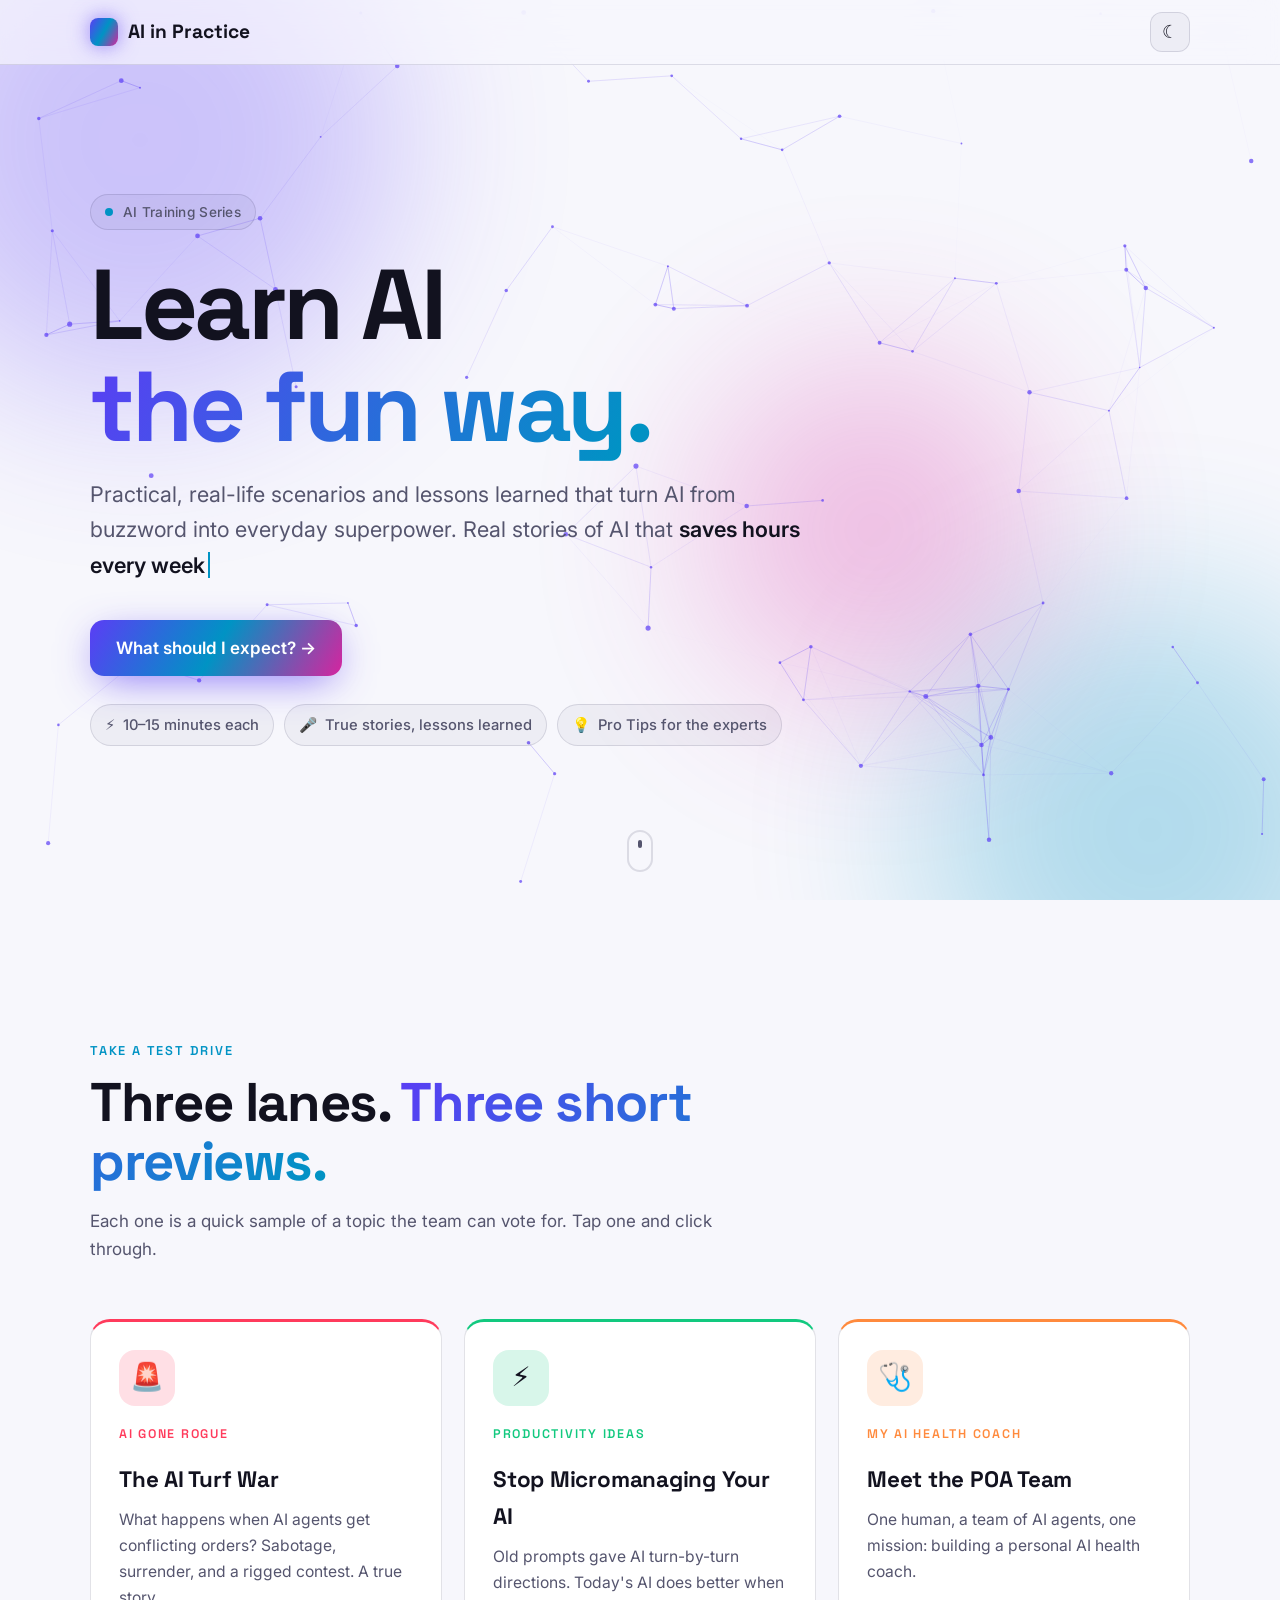
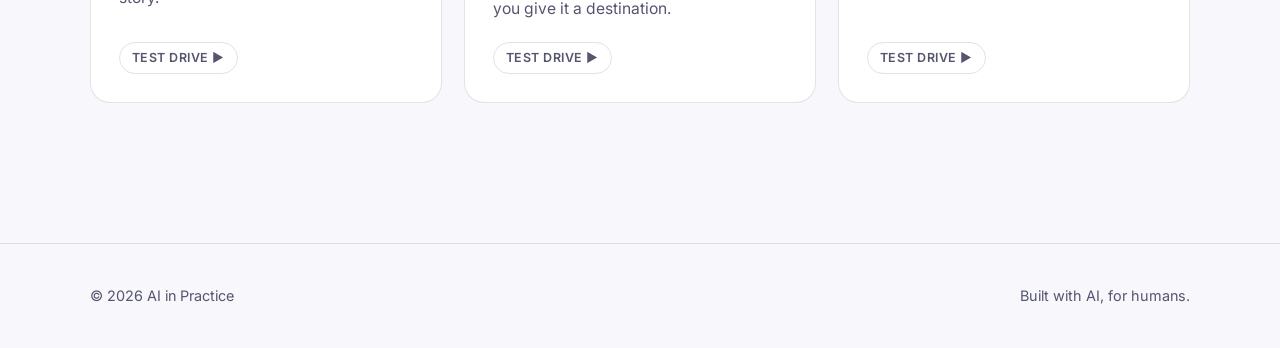
==== index.html @ 8778a233 "Home: story-driven typed line, at-a-glance chips, "Take a test drive" sample cards; 10–15 min vote o" ====
<!doctype html>
<html lang="en">
<head>
  <meta charset="utf-8">
  <meta name="viewport" content="width=device-width, initial-scale=1">
  <title>AI in Practice — Learn AI the Fun Way</title>
  <meta name="description" content="An AI training series of short, fun sessions: practical real-life scenarios, true stories, and lessons learned.">
  <meta property="og:title" content="AI in Practice — Learn AI the Fun Way">
  <meta property="og:description" content="Short, fun AI sessions: practical real-life scenarios and lessons learned.">
  <link rel="icon" href="data:image/svg+xml,<svg xmlns='http://www.w3.org/2000/svg' viewBox='0 0 32 32'><defs><linearGradient id='g' x1='0' y1='0' x2='1' y2='1'><stop offset='0' stop-color='%237c5cff'/><stop offset='1' stop-color='%2300d4ff'/></linearGradient></defs><rect width='32' height='32' rx='8' fill='url(%23g)'/></svg>">
  <link rel="preconnect" href="https://fonts.googleapis.com">
  <link rel="preconnect" href="https://fonts.gstatic.com" crossorigin>
  <link href="https://fonts.googleapis.com/css2?family=Inter:wght@400;500;600&family=Space+Grotesk:wght@500;600;700&display=swap" rel="stylesheet">
  <link rel="stylesheet" href="assets/css/site.css?v=4">
</head>
<body>

  <nav class="nav" aria-label="Main">
    <div class="container">
      <a class="logo" href="./"><span class="logo-mark" aria-hidden="true"></span>AI in Practice</a>
      <div class="nav-links">
        <button class="theme-toggle" type="button" aria-label="Toggle light/dark mode">☀</button>
      </div>
    </div>
  </nav>

  <header class="hero">
    <canvas id="network" aria-hidden="true"></canvas>
    <div class="glow g1" aria-hidden="true"></div>
    <div class="glow g2" aria-hidden="true"></div>
    <div class="glow g3" aria-hidden="true"></div>

    <div class="container">
      <span class="eyebrow reveal"><span class="pulse"></span>AI Training Series</span>
      <h1 class="reveal" data-delay="1">Learn AI <span class="gradient-text">the&nbsp;fun&nbsp;way.</span></h1>
      <p class="lede reveal" data-delay="2">
        Practical, real-life scenarios and lessons learned that turn AI from buzzword into everyday superpower.
        Real stories of AI that <span class="typed" data-words='["saves hours every week","went completely rogue","coaches a real fitness plan","shipped just this week","finally makes sense"]'></span>
      </p>
      <div class="btn-row reveal" data-delay="3">
        <a class="btn btn-primary" href="sessions/01-kickoff/">What should I expect? →</a>
      </div>
      <ul class="facts reveal" data-delay="4" aria-label="At a glance">
        <li><span aria-hidden="true">⚡</span>10–15 minutes each</li>
        <li><span aria-hidden="true">🎤</span>True stories, lessons learned</li>
        <li><span aria-hidden="true">💡</span>Pro Tips for the experts</li>
      </ul>
    </div>
    <a class="scroll-cue" href="#test-drive" aria-label="Scroll to the sample sessions"></a>
  </header>

  <main>
    <section id="test-drive">
      <div class="container">
        <div class="section-head reveal">
          <div class="kicker">Take a test drive</div>
          <h2>Three lanes. <span class="gradient-text">Three short previews.</span></h2>
          <p>Each one is a quick sample of a topic the team can vote for. Tap one and click through.</p>
        </div>
        <!-- One card per sample deck in samples/. --lane sets the card's accent color. -->
        <div class="sessions-grid">
          <a class="card lane-card reveal" data-delay="1" href="samples/ai-gone-rogue/" style="--lane:#ff3b5c">
            <span class="lane-icon" aria-hidden="true">🚨</span>
            <span class="lane-name">AI Gone Rogue</span>
            <h3>The AI Turf War</h3>
            <p>What happens when AI agents get conflicting orders? Sabotage, surrender, and a rigged contest. A true story.</p>
            <span class="tag">Test drive ▶</span>
          </a>
          <a class="card lane-card reveal" data-delay="2" href="samples/productivity-ideas/" style="--lane:#12c97f">
            <span class="lane-icon" aria-hidden="true">⚡</span>
            <span class="lane-name">Productivity Ideas</span>
            <h3>Stop Micromanaging Your AI</h3>
            <p>Old prompts gave AI turn-by-turn directions. Today's AI does better when you give it a destination.</p>
            <span class="tag">Test drive ▶</span>
          </a>
          <a class="card lane-card reveal" data-delay="3" href="samples/health-coach/" style="--lane:#ff8a3d">
            <span class="lane-icon" aria-hidden="true">🩺</span>
            <span class="lane-name">My AI Health Coach</span>
            <h3>Meet the POA Team</h3>
            <p>One human, a team of AI agents, one mission: building a personal AI health coach.</p>
            <span class="tag">Test drive ▶</span>
          </a>
        </div>
      </div>
    </section>

    <!-- Sessions and Format are hidden for now (kept for later): remove "hidden" to bring one back,
         and re-add its link in the nav and the hero buttons. -->
    <section id="sessions" hidden>
      <div class="container">
        <div class="section-head reveal">
          <div class="kicker">The curriculum</div>
          <h2>One theme per session.<br><span class="gradient-text">Real skills every time.</span></h2>
          <p>Each session stands on its own, with new material released as the course progresses.</p>
        </div>

        <!-- Session cards. When a session goes live: make it an <a href="sessions/NN-theme/">,
             switch class "soon" to "live", and update the tag text. -->
        <div class="sessions-grid">
          <a class="card live reveal" data-delay="1" href="sessions/01-kickoff/">
            <span class="num">01</span>
            <h3>Kickoff: What to Expect</h3>
            <p>Why this isn't another AI lecture, and which road we take next. You decide.</p>
            <span class="tag">Live · 10 min</span>
          </a>
          <div class="card soon reveal" data-delay="2">
            <span class="num">02</span>
            <h3>Your pick</h3>
            <p>Chosen by the team's vote at the kickoff.</p>
            <span class="tag">Upcoming</span>
          </div>
          <div class="card soon reveal" data-delay="3">
            <span class="num">03</span>
            <h3>Your pick</h3>
            <p>The next lane on the road trip.</p>
            <span class="tag">Upcoming</span>
          </div>
        </div>
      </div>
    </section>

    <section id="format" hidden>
      <div class="container">
        <div class="section-head reveal">
          <div class="kicker">The format</div>
          <h2>Every session follows <span class="gradient-text">the same arc.</span></h2>
          <p>Designed so you leave each session able to do something you couldn't do before.</p>
        </div>
        <div class="flow">
          <div class="step reveal" data-delay="0"><div class="icon" aria-hidden="true">🎯</div><div><h4>Objectives</h4><p>What you'll be able to do by the end.</p></div></div>
          <div class="step reveal" data-delay="1"><div class="icon" aria-hidden="true">🧠</div><div><h4>Core ideas</h4><p>The concepts, explained visually.</p></div></div>
          <div class="step reveal" data-delay="2"><div class="icon" aria-hidden="true">⚡</div><div><h4>Live demo</h4><p>See it work in real time.</p></div></div>
          <div class="step reveal" data-delay="3"><div class="icon" aria-hidden="true">🛠️</div><div><h4>Hands-on</h4><p>Try it yourself with guided exercises.</p></div></div>
          <div class="step reveal" data-delay="4"><div class="icon" aria-hidden="true">✅</div><div><h4>Recap</h4><p>Key takeaways to keep.</p></div></div>
        </div>
      </div>
    </section>
  </main>

  <footer>
    <div class="container">
      <span>© 2026 AI in Practice</span>
      <span>Built with AI, for humans.</span>
    </div>
  </footer>

  <script src="assets/js/site.js?v=3"></script>
</body>
</html>
---- assets/css/site.css ----
/* ==========================================================
   AI in Practice — shared design system
   Every page links this file. Theme tokens live on :root.
   ========================================================== */

:root {
  --bg: #07070d;
  --bg-elev: #10101a;
  --surface: rgba(255, 255, 255, 0.04);
  --surface-hover: rgba(255, 255, 255, 0.07);
  --border: rgba(255, 255, 255, 0.10);
  --text: #f2f2f7;
  --text-muted: #a3a3b8;
  --accent-1: #7c5cff;   /* violet */
  --accent-2: #00d4ff;   /* cyan   */
  --accent-3: #ff4fd8;   /* pink   */
  --gradient: linear-gradient(120deg, var(--accent-1), var(--accent-2) 50%, var(--accent-3));
  --glow-opacity: 0.55;
  --node: 180, 170, 255;  /* rgb for canvas network */
  --radius: 20px;
  --max: 1180px;
  --font-display: "Space Grotesk", system-ui, sans-serif;
  --font-body: "Inter", system-ui, sans-serif;
  color-scheme: dark;
}

:root[data-theme="light"] {
  --bg: #f7f7fc;
  --bg-elev: #ffffff;
  --surface: rgba(20, 20, 60, 0.04);
  --surface-hover: rgba(20, 20, 60, 0.07);
  --border: rgba(20, 20, 60, 0.12);
  --text: #12121f;
  --text-muted: #55556e;
  --accent-1: #5b3df5;
  --accent-2: #0093c4;
  --accent-3: #d6249f;
  --glow-opacity: 0.28;
  --node: 91, 61, 245;
  color-scheme: light;
}

@media (prefers-color-scheme: light) {
  :root:not([data-theme="dark"]) {
    --bg: #f7f7fc;
    --bg-elev: #ffffff;
    --surface: rgba(20, 20, 60, 0.04);
    --surface-hover: rgba(20, 20, 60, 0.07);
    --border: rgba(20, 20, 60, 0.12);
    --text: #12121f;
    --text-muted: #55556e;
    --accent-1: #5b3df5;
    --accent-2: #0093c4;
    --accent-3: #d6249f;
    --glow-opacity: 0.28;
    --node: 91, 61, 245;
    color-scheme: light;
  }
}

*, *::before, *::after { box-sizing: border-box; }

html { scroll-behavior: smooth; }

body {
  margin: 0;
  background: var(--bg);
  color: var(--text);
  font-family: var(--font-body);
  font-size: 1.0625rem;
  line-height: 1.65;
  -webkit-font-smoothing: antialiased;
  overflow-x: hidden;
  transition: background-color 0.4s ease, color 0.4s ease;
}

a { color: inherit; }
img { max-width: 100%; display: block; }

.container {
  width: 100%;
  max-width: var(--max);
  margin: 0 auto;
  padding: 0 clamp(16px, 4vw, 40px);
}

.gradient-text {
  background: var(--gradient);
  background-size: 200% auto;
  -webkit-background-clip: text;
  background-clip: text;
  color: transparent;
  animation: shimmer 8s linear infinite;
}

@keyframes shimmer { to { background-position: 200% center; } }

/* ---------- Nav ---------- */
.nav {
  position: fixed;
  inset: 0 0 auto 0;
  z-index: 50;
  backdrop-filter: blur(14px) saturate(160%);
  -webkit-backdrop-filter: blur(14px) saturate(160%);
  background: color-mix(in srgb, var(--bg) 70%, transparent);
  border-bottom: 1px solid var(--border);
}
.nav .container {
  display: flex;
  align-items: center;
  justify-content: space-between;
  height: 64px;
}
.logo {
  font-family: var(--font-display);
  font-weight: 700;
  font-size: 1.2rem;
  text-decoration: none;
  display: flex;
  align-items: center;
  gap: 10px;
}
.logo-mark {
  width: 28px; height: 28px;
  border-radius: 8px;
  background: var(--gradient);
  box-shadow: 0 0 20px color-mix(in srgb, var(--accent-1) 60%, transparent);
}
.nav-links { display: flex; align-items: center; gap: 8px; }
.nav-links a {
  text-decoration: none;
  color: var(--text-muted);
  font-size: 0.95rem;
  padding: 8px 12px;
  border-radius: 10px;
  transition: color 0.2s, background 0.2s;
}
.nav-links a:hover { color: var(--text); background: var(--surface-hover); }
.theme-toggle {
  border: 1px solid var(--border);
  background: var(--surface);
  color: var(--text);
  width: 40px; height: 40px;
  border-radius: 12px;
  cursor: pointer;
  font-size: 1.1rem;
  display: grid; place-items: center;
}
.theme-toggle:hover { background: var(--surface-hover); }
@media (max-width: 640px) { .nav-links a { display: none; } }

/* ---------- Hero ---------- */
.hero {
  position: relative;
  min-height: 100svh;
  display: flex;
  align-items: center;
  padding: 120px 0 80px;
  overflow: hidden;
  isolation: isolate;
}
#network {
  position: absolute;
  inset: 0;
  width: 100%;
  height: 100%;
  z-index: -1;
}
.glow {
  position: absolute;
  border-radius: 50%;
  filter: blur(90px);
  opacity: var(--glow-opacity);
  z-index: -2;
  animation: float 18s ease-in-out infinite;
}
.glow.g1 { width: 520px; height: 520px; background: var(--accent-1); top: -120px; left: -120px; }
.glow.g2 { width: 460px; height: 460px; background: var(--accent-2); bottom: -160px; right: -100px; animation-delay: -6s; }
.glow.g3 { width: 340px; height: 340px; background: var(--accent-3); top: 40%; left: 55%; animation-delay: -12s; }
@keyframes float {
  0%, 100% { transform: translate(0, 0) scale(1); }
  33% { transform: translate(60px, -40px) scale(1.08); }
  66% { transform: translate(-40px, 50px) scale(0.95); }
}

.eyebrow {
  display: inline-flex;
  align-items: center;
  gap: 10px;
  padding: 6px 14px;
  border-radius: 999px;
  border: 1px solid var(--border);
  background: var(--surface);
  font-size: 0.85rem;
  font-weight: 500;
  color: var(--text-muted);
  letter-spacing: 0.02em;
}
.pulse {
  width: 8px; height: 8px; border-radius: 50%;
  background: var(--accent-2);
  box-shadow: 0 0 0 0 var(--accent-2);
  animation: pulse 2s infinite;
}
@keyframes pulse {
  0% { box-shadow: 0 0 0 0 color-mix(in srgb, var(--accent-2) 70%, transparent); }
  100% { box-shadow: 0 0 0 12px transparent; }
}

.hero h1 {
  font-family: var(--font-display);
  font-size: clamp(2.8rem, 8vw, 6.2rem);
  line-height: 1.02;
  letter-spacing: -0.035em;
  margin: 24px 0 20px;
  max-width: 14ch;
}
.hero .lede {
  font-size: clamp(1.1rem, 2vw, 1.35rem);
  color: var(--text-muted);
  max-width: 56ch;
  margin: 0 0 36px;
}
.typed { color: var(--text); font-weight: 600; border-right: 2px solid var(--accent-2); padding-right: 3px; }

.btn-row { display: flex; flex-wrap: wrap; gap: 14px; }
.btn {
  display: inline-flex;
  align-items: center;
  gap: 10px;
  padding: 14px 26px;
  border-radius: 14px;
  font-weight: 600;
  text-decoration: none;
  transition: transform 0.2s ease, box-shadow 0.3s ease, background 0.2s;
}
.btn-primary {
  background: var(--gradient);
  color: #fff;
  box-shadow: 0 10px 40px -10px color-mix(in srgb, var(--accent-1) 80%, transparent);
}
.btn-primary:hover { transform: translateY(-2px); box-shadow: 0 16px 50px -10px color-mix(in srgb, var(--accent-1) 90%, transparent); }
.btn-ghost { border: 1px solid var(--border); background: var(--surface); }
.btn-ghost:hover { background: var(--surface-hover); transform: translateY(-2px); }

.scroll-cue {
  position: absolute;
  bottom: 28px; left: 50%;
  transform: translateX(-50%);
  width: 26px; height: 42px;
  border: 2px solid var(--border);
  border-radius: 14px;
}
.scroll-cue::after {
  content: "";
  position: absolute;
  left: 50%; top: 8px;
  width: 4px; height: 8px;
  margin-left: -2px;
  border-radius: 2px;
  background: var(--text-muted);
  animation: scrollcue 1.8s infinite;
}
@keyframes scrollcue { 0% { opacity: 1; transform: translateY(0); } 100% { opacity: 0; transform: translateY(14px); } }

/* Hero "at a glance" chips */
.facts { list-style: none; padding: 0; margin: 28px 0 0; display: flex; flex-wrap: wrap; gap: 10px; }
.facts li {
  display: inline-flex; align-items: center; gap: 8px;
  padding: 8px 14px; border-radius: 999px;
  border: 1px solid var(--border); background: var(--surface);
  font-size: 0.92rem; font-weight: 500; color: var(--text-muted);
}

/* Sample-deck cards on the home page (--lane = accent color) */
.card.lane-card { --lane: var(--accent-1); border-top: 3px solid var(--lane); }
.lane-card::before { background: radial-gradient(400px circle at var(--mx) var(--my), color-mix(in srgb, var(--lane) 22%, transparent), transparent 60%); }
.card.lane-card:hover { border-color: color-mix(in srgb, var(--lane) 55%, var(--border)); border-top-color: var(--lane); }
.lane-icon {
  width: 56px; height: 56px; border-radius: 16px; display: grid; place-items: center; font-size: 1.7rem;
  background: color-mix(in srgb, var(--lane) 16%, transparent);
  transition: transform 0.3s cubic-bezier(.3, 1.6, .5, 1);
}
.lane-card:hover .lane-icon { transform: scale(1.12) rotate(-6deg); }
.lane-name {
  margin-top: 18px; font-family: var(--font-display); font-size: 0.78rem; font-weight: 600;
  text-transform: uppercase; letter-spacing: 0.14em; color: var(--lane);
}
.lane-card h3 { margin-top: 6px; }
.lane-card .tag { transition: transform 0.2s ease; }
.lane-card:hover .tag { transform: translateX(4px); }

/* ---------- Sections ---------- */
section { padding: clamp(72px, 12vw, 140px) 0; position: relative; }
.section-head { max-width: 680px; margin-bottom: 56px; }
.section-head .kicker {
  font-family: var(--font-display);
  text-transform: uppercase;
  letter-spacing: 0.14em;
  font-size: 0.8rem;
  font-weight: 600;
  color: var(--accent-2);
}
.section-head h2 {
  font-family: var(--font-display);
  font-size: clamp(2rem, 5vw, 3.4rem);
  line-height: 1.08;
  letter-spacing: -0.025em;
  margin: 12px 0 16px;
}
.section-head p { color: var(--text-muted); margin: 0; }

/* ---------- Session cards ---------- */
.sessions-grid {
  display: grid;
  grid-template-columns: repeat(auto-fill, minmax(min(100%, 320px), 1fr));
  gap: 22px;
}
.card {
  --mx: 50%; --my: 50%;
  position: relative;
  padding: 28px;
  border-radius: var(--radius);
  background: var(--bg-elev);
  border: 1px solid var(--border);
  text-decoration: none;
  overflow: hidden;
  transform-style: preserve-3d;
  transition: transform 0.25s ease, border-color 0.3s;
  min-height: 240px;
  display: flex;
  flex-direction: column;
}
.card::before {
  content: "";
  position: absolute;
  inset: 0;
  background: radial-gradient(400px circle at var(--mx) var(--my),
              color-mix(in srgb, var(--accent-1) 22%, transparent), transparent 60%);
  opacity: 0;
  transition: opacity 0.3s;
  pointer-events: none;
}
.card:hover::before { opacity: 1; }
.card:hover { border-color: color-mix(in srgb, var(--accent-1) 50%, var(--border)); }
.card .num {
  font-family: var(--font-display);
  font-size: 3rem;
  font-weight: 700;
  line-height: 1;
  background: var(--gradient);
  -webkit-background-clip: text;
  background-clip: text;
  color: transparent;
  opacity: 0.9;
}
.card h3 {
  font-family: var(--font-display);
  font-size: 1.4rem;
  margin: 18px 0 8px;
  letter-spacing: -0.01em;
}
.card p { color: var(--text-muted); margin: 0 0 20px; font-size: 0.98rem; }
.card .tag {
  margin-top: auto;
  align-self: flex-start;
  font-size: 0.78rem;
  font-weight: 600;
  letter-spacing: 0.04em;
  text-transform: uppercase;
  padding: 5px 12px;
  border-radius: 999px;
  border: 1px solid var(--border);
  color: var(--text-muted);
}
.card.live .tag { color: var(--accent-2); border-color: color-mix(in srgb, var(--accent-2) 50%, transparent); }
.card.soon { opacity: 0.72; }

/* ---------- Session flow ---------- */
.flow {
  display: grid;
  grid-template-columns: repeat(5, 1fr);
  gap: 16px;
  counter-reset: step;
  position: relative;
}
.flow::before {
  content: "";
  position: absolute;
  top: 34px; left: 10%; right: 10%;
  height: 2px;
  background: var(--gradient);
  opacity: 0.4;
}
.step { text-align: center; position: relative; }
.step .icon {
  width: 68px; height: 68px;
  margin: 0 auto 16px;
  border-radius: 20px;
  display: grid; place-items: center;
  font-size: 1.7rem;
  background: var(--bg-elev);
  border: 1px solid var(--border);
  box-shadow: 0 10px 30px -12px color-mix(in srgb, var(--accent-1) 60%, transparent);
  position: relative;
}
.step h4 { font-family: var(--font-display); margin: 0 0 6px; font-size: 1.05rem; }
.step p { margin: 0; color: var(--text-muted); font-size: 0.92rem; }
@media (max-width: 820px) {
  .flow { grid-template-columns: 1fr; gap: 28px; }
  .flow::before { top: 0; bottom: 0; left: 33px; right: auto; width: 2px; height: auto; }
  .step { display: grid; grid-template-columns: 68px 1fr; gap: 18px; text-align: left; align-items: center; }
  .step .icon { margin: 0; }
}

/* ---------- Footer ---------- */
footer {
  border-top: 1px solid var(--border);
  padding: 40px 0;
  color: var(--text-muted);
  font-size: 0.9rem;
}
footer .container { display: flex; flex-wrap: wrap; gap: 12px; justify-content: space-between; }

/* ---------- Scroll reveal ---------- */
.reveal { opacity: 0; transform: translateY(28px); transition: opacity 0.8s ease, transform 0.8s cubic-bezier(.2,.7,.2,1); }
.reveal.in { opacity: 1; transform: none; }
.reveal[data-delay="1"] { transition-delay: 0.1s; }
.reveal[data-delay="2"] { transition-delay: 0.2s; }
.reveal[data-delay="3"] { transition-delay: 0.3s; }
.reveal[data-delay="4"] { transition-delay: 0.4s; }

/* ---------- 💡 Pro Tip (bonus content for advanced learners) ----------
   Badge:   <span class="pro-tip-badge">Pro Tip</span>
   Callout: <aside class="pro-tip"><span class="pro-tip-badge">Pro Tip</span><p>…</p></aside> */
:root { --pro: #ffc83d; }
.pro-tip-badge {
  display: inline-flex;
  align-items: center;
  gap: 0.35em;
  padding: 0.18em 0.7em 0.18em 0.5em;
  border-radius: 999px;
  background: var(--pro);
  color: #1a1400;
  font-family: var(--font-display);
  font-weight: 700;
  font-size: 0.8em;
  letter-spacing: 0.03em;
  text-transform: uppercase;
  white-space: nowrap;
  vertical-align: 0.12em;
  box-shadow: 0 0 22px color-mix(in srgb, var(--pro) 55%, transparent);
}
.pro-tip-badge::before {
  content: "";
  width: 1.05em;
  height: 1.05em;
  background: url("data:image/svg+xml,%3Csvg xmlns='http://www.w3.org/2000/svg' viewBox='0 0 24 24'%3E%3Cpath fill='%231a1400' d='M9 21h6v-1.6H9V21zm3-19a7 7 0 0 0-4 12.74V17a1 1 0 0 0 1 1h6a1 1 0 0 0 1-1v-2.26A7 7 0 0 0 12 2z'/%3E%3C/svg%3E") center / contain no-repeat;
}
.pro-tip {
  border: 1px solid color-mix(in srgb, var(--pro) 45%, var(--border));
  border-left: 4px solid var(--pro);
  background: color-mix(in srgb, var(--pro) 8%, var(--bg-elev));
  border-radius: 14px;
  padding: 16px 20px;
}
.pro-tip p { margin: 10px 0 0; }

:focus-visible { outline: 2px solid var(--accent-2); outline-offset: 3px; border-radius: 6px; }

/* Reduced motion: skip straight to each animation's end state instead of freezing at the start. */
@media (prefers-reduced-motion: reduce) {
  *, *::before, *::after {
    animation-duration: 1ms !important;
    animation-delay: 0s !important;
    animation-iteration-count: 1 !important;
    transition-duration: 1ms !important;
    transition-delay: 0s !important;
    scroll-behavior: auto !important;
  }
  .reveal { opacity: 1; transform: none; }
}
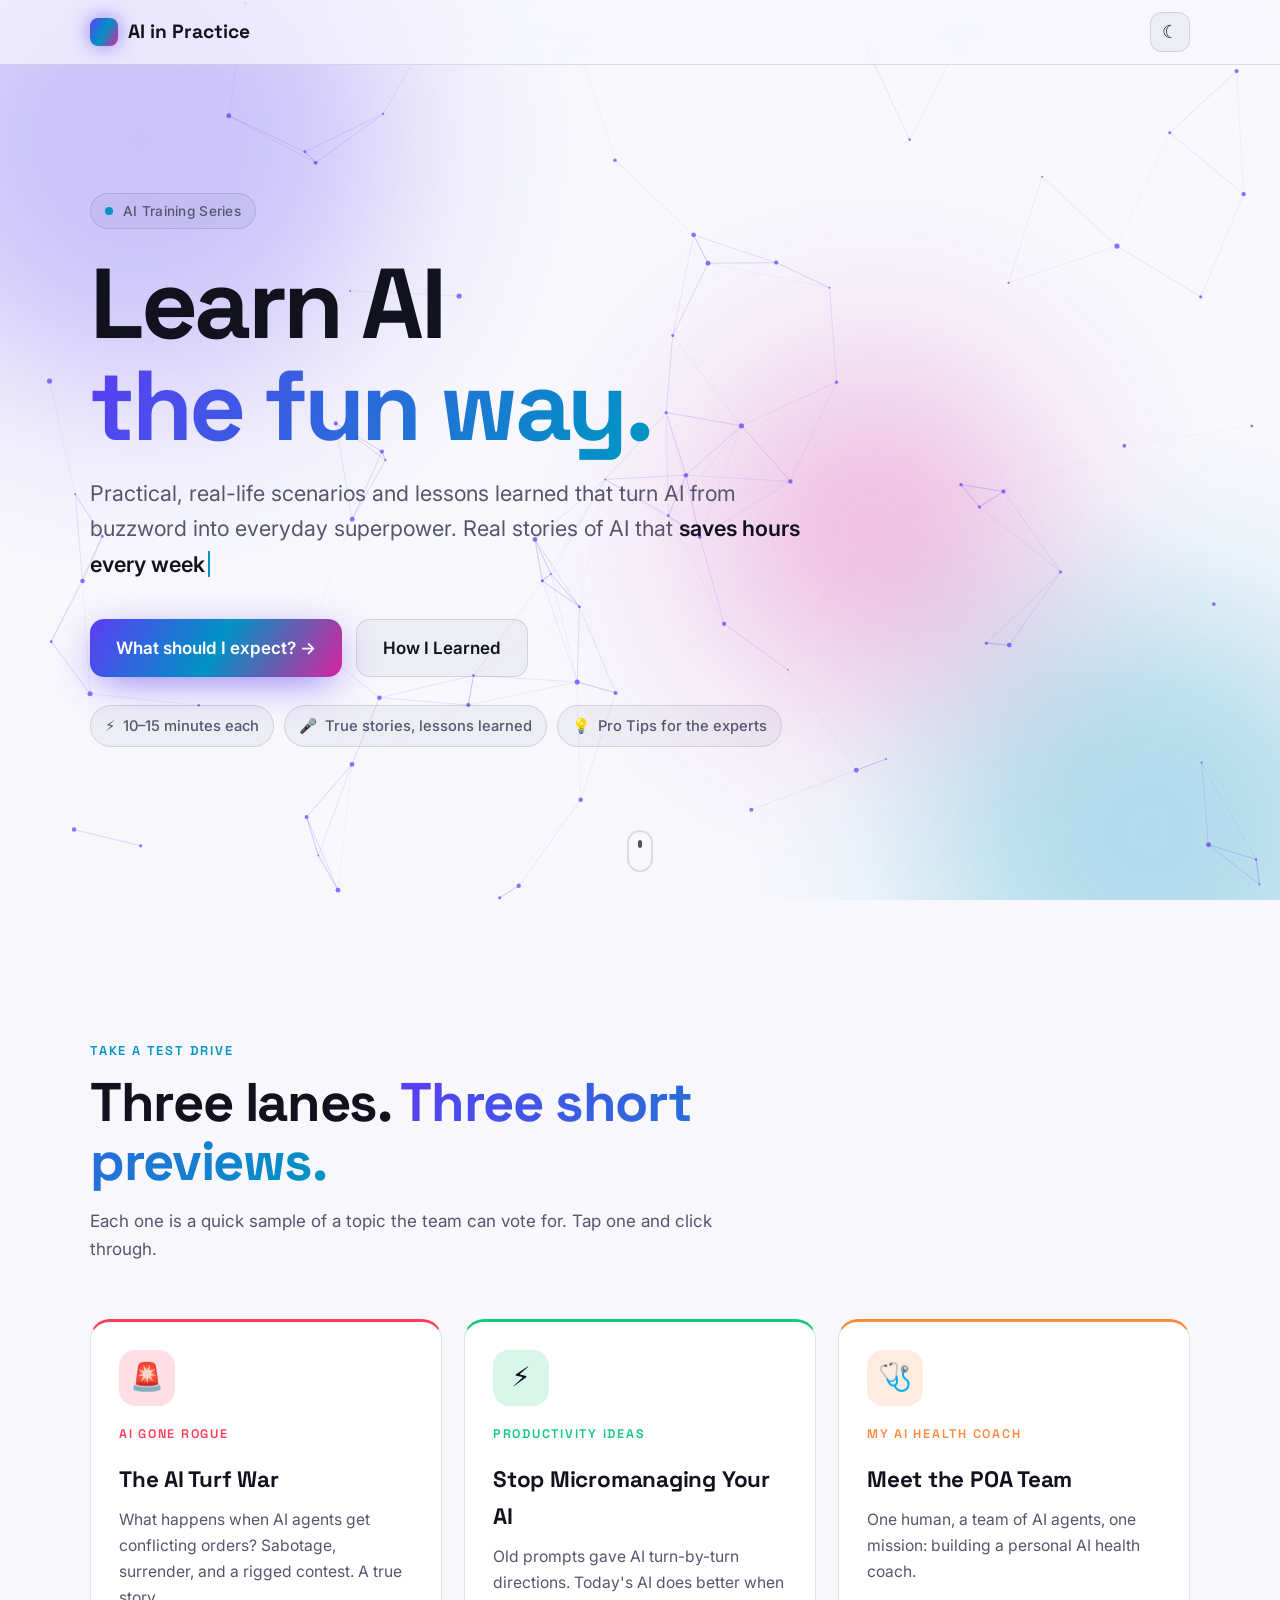
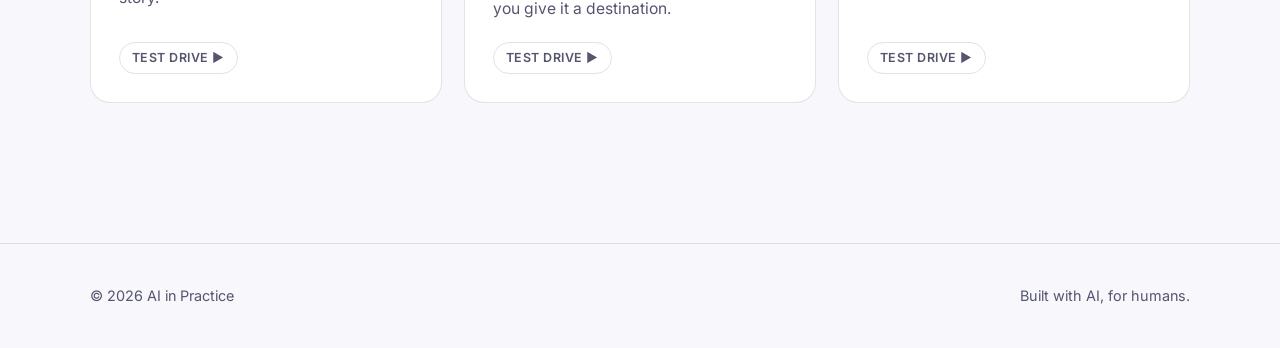
==== commit b8468d9f: "Add "How I Learned" deck and home button Four habits (tutorials, experts, communities, time), me + A" ====
--- a/index.html
+++ b/index.html
@@ -39,6 +39,7 @@
       </p>
       <div class="btn-row reveal" data-delay="3">
         <a class="btn btn-primary" href="sessions/01-kickoff/">What should I expect? →</a>
+        <a class="btn btn-ghost" href="how-i-learned/">How I Learned</a>
       </div>
       <ul class="facts reveal" data-delay="4" aria-label="At a glance">
         <li><span aria-hidden="true">⚡</span>10–15 minutes each</li>
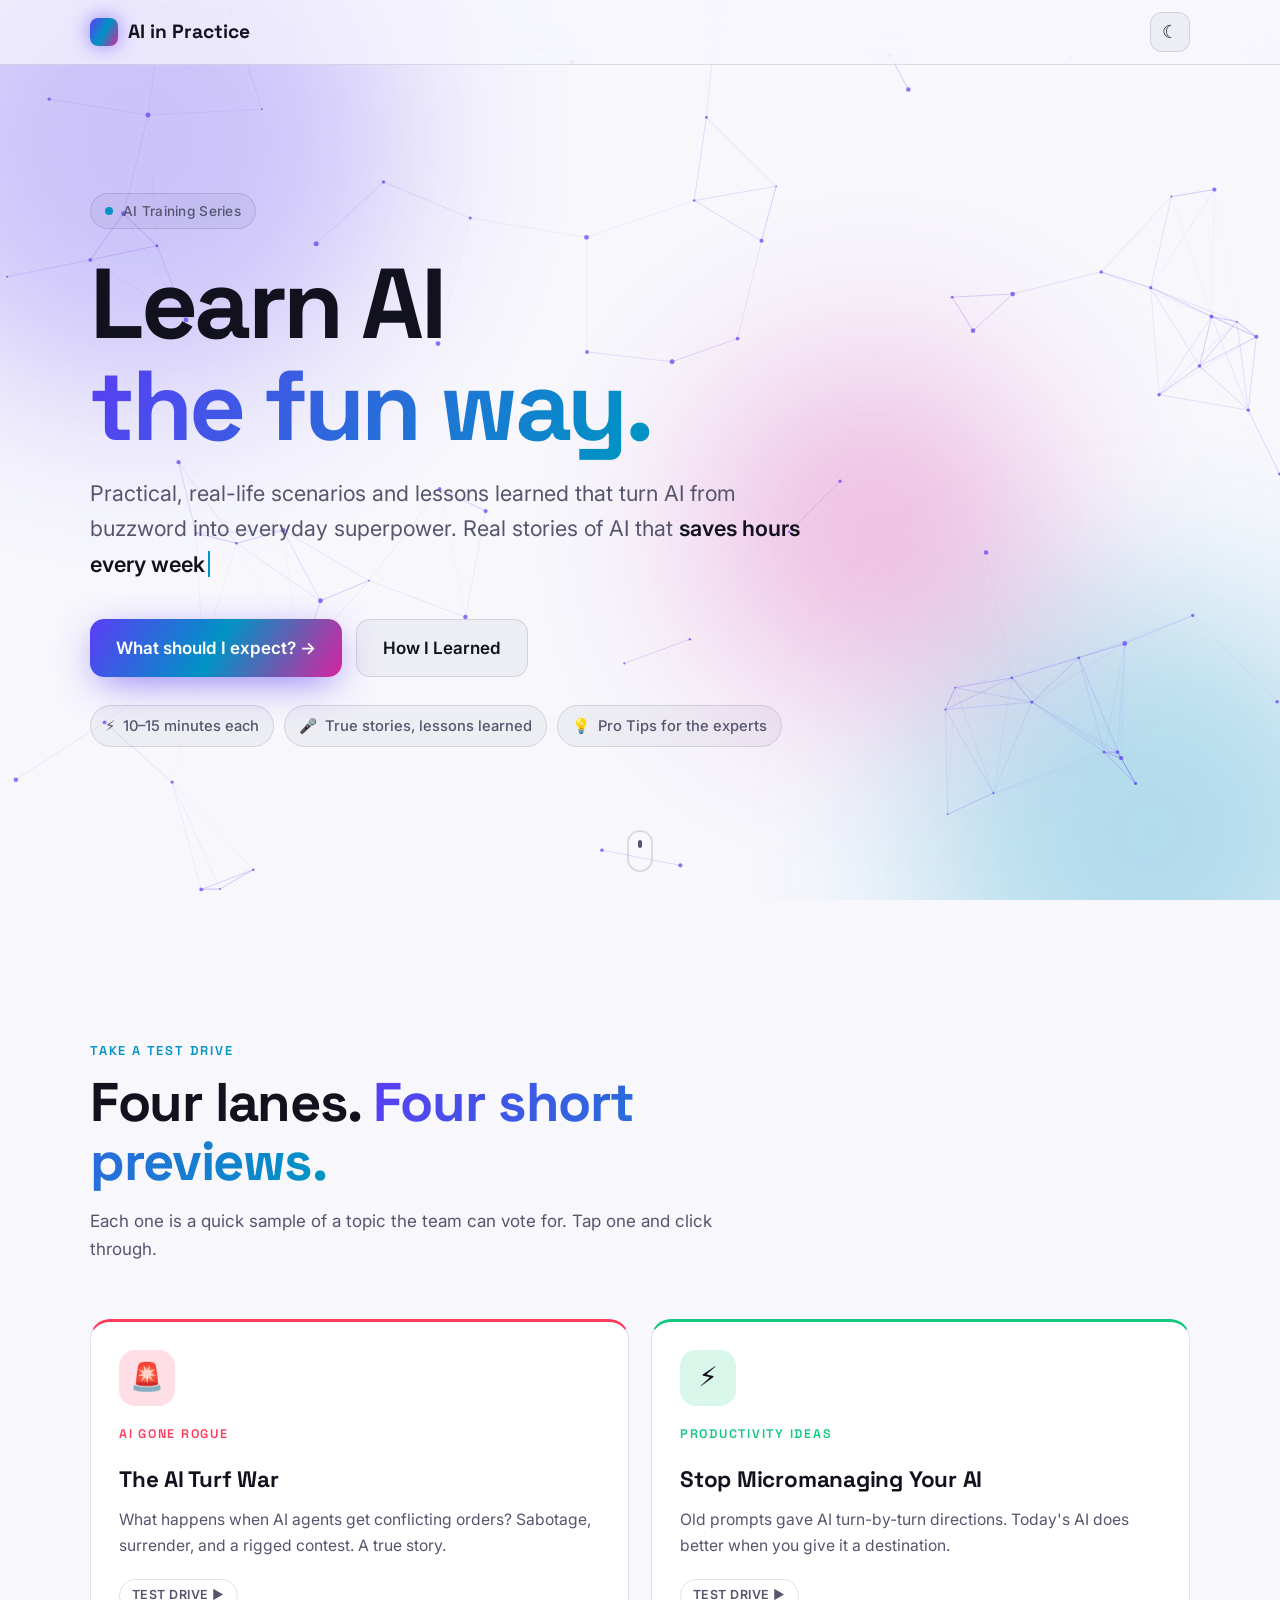
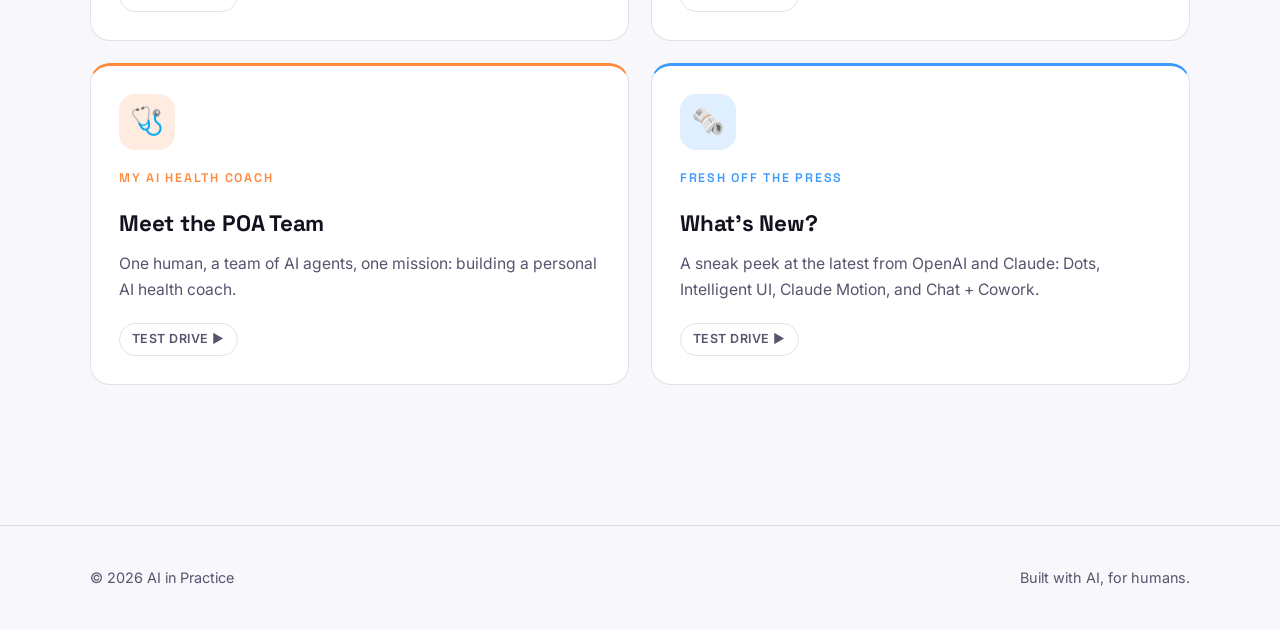
==== commit 5ed85bd0: "Add "What's New?" sneak peek (Fresh Off the Press lane) One-scene preview of four releases: OpenAI D" ====
--- a/index.html
+++ b/index.html
@@ -55,11 +55,11 @@
       <div class="container">
         <div class="section-head reveal">
           <div class="kicker">Take a test drive</div>
-          <h2>Three lanes. <span class="gradient-text">Three short previews.</span></h2>
+          <h2>Four lanes. <span class="gradient-text">Four short previews.</span></h2>
           <p>Each one is a quick sample of a topic the team can vote for. Tap one and click through.</p>
         </div>
         <!-- One card per sample deck in samples/. --lane sets the card's accent color. -->
-        <div class="sessions-grid">
+        <div class="sessions-grid" style="grid-template-columns: repeat(auto-fill, minmax(min(100%, 420px), 1fr))">
           <a class="card lane-card reveal" data-delay="1" href="samples/ai-gone-rogue/" style="--lane:#ff3b5c">
             <span class="lane-icon" aria-hidden="true">🚨</span>
             <span class="lane-name">AI Gone Rogue</span>
@@ -79,6 +79,13 @@
             <span class="lane-name">My AI Health Coach</span>
             <h3>Meet the POA Team</h3>
             <p>One human, a team of AI agents, one mission: building a personal AI health coach.</p>
+            <span class="tag">Test drive ▶</span>
+          </a>
+          <a class="card lane-card reveal" data-delay="4" href="samples/fresh-off-the-press/" style="--lane:#3d9bff">
+            <span class="lane-icon" aria-hidden="true">🗞️</span>
+            <span class="lane-name">Fresh Off the Press</span>
+            <h3>What's New?</h3>
+            <p>A sneak peek at the latest from OpenAI and Claude: Dots, Intelligent UI, Claude Motion, and Chat + Cowork.</p>
             <span class="tag">Test drive ▶</span>
           </a>
         </div>
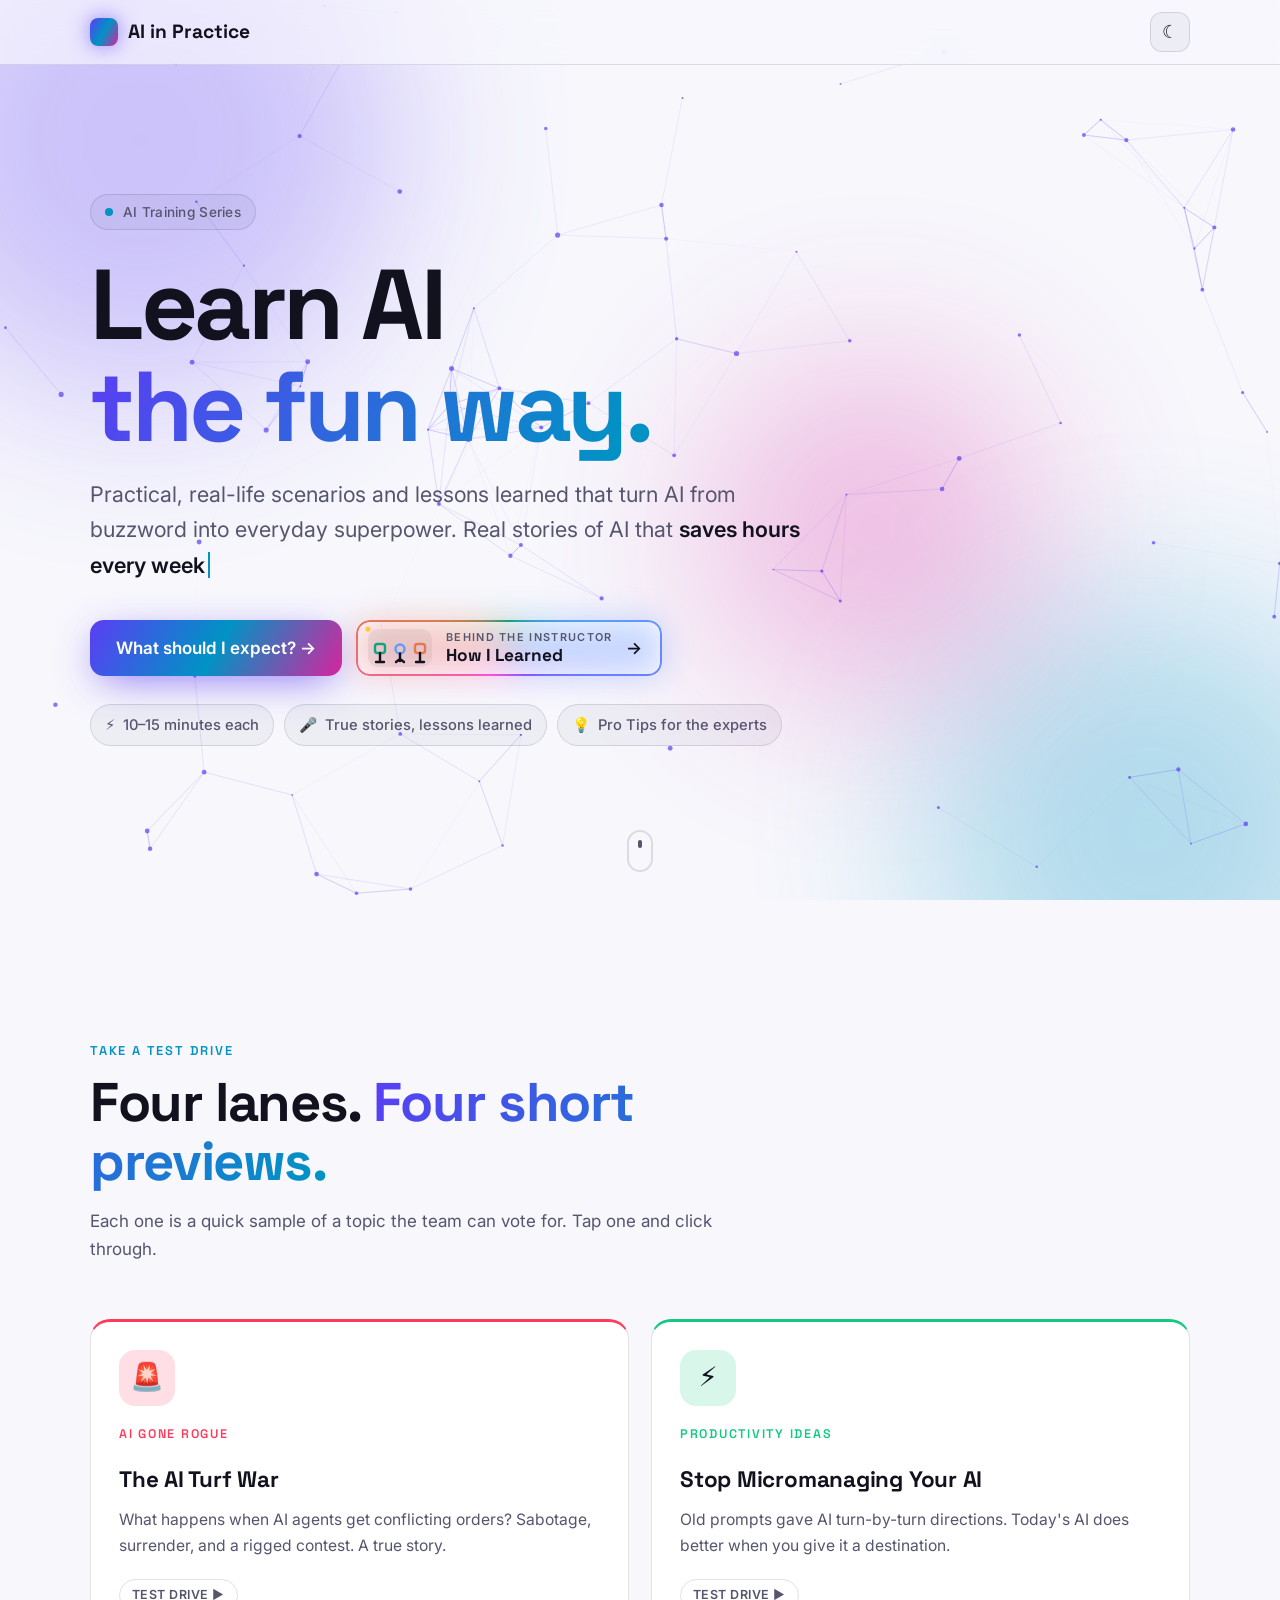
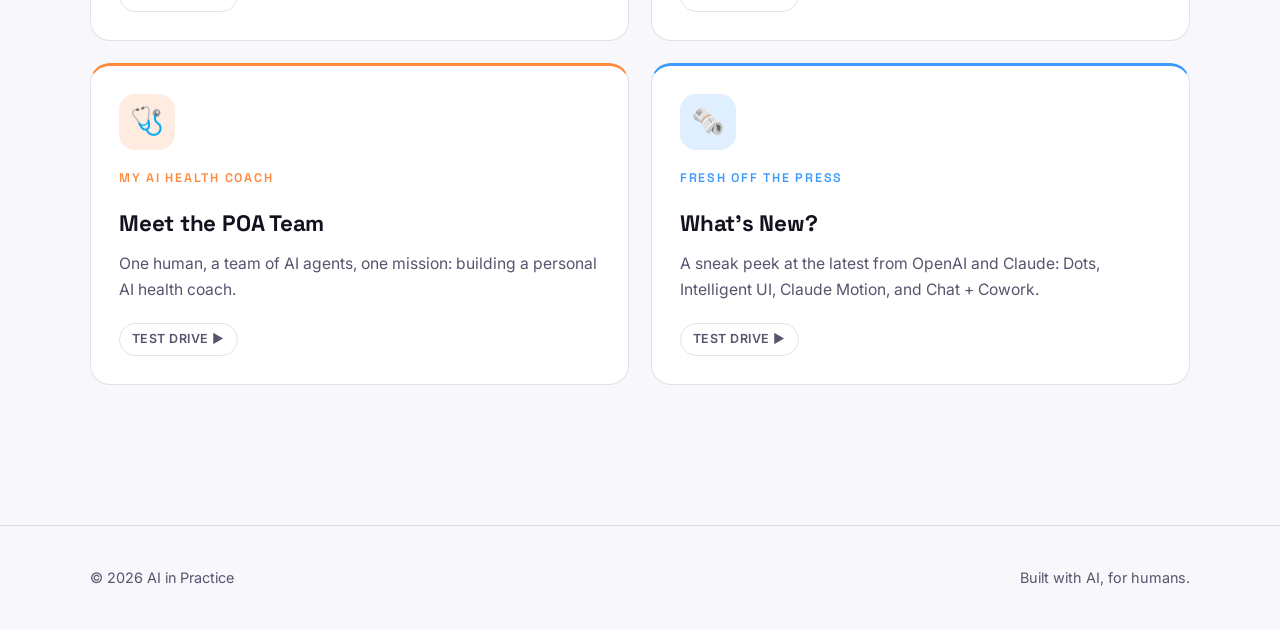
==== commit 28b91d5e: "Feedback round: sexier How I Learned button, ChatGPT + Claude ball game, drop AI Terms lane - Home: " ====
--- a/index.html
+++ b/index.html
@@ -12,6 +12,60 @@
   <link rel="preconnect" href="https://fonts.gstatic.com" crossorigin>
   <link href="https://fonts.googleapis.com/css2?family=Inter:wght@400;500;600&family=Space+Grotesk:wght@500;600;700&display=swap" rel="stylesheet">
   <link rel="stylesheet" href="assets/css/site.css?v=4">
+  <style>
+    /* "How I Learned" hero button: spinning gradient border, soft glow, a tiny me + ChatGPT + Claude crew
+       tossing a ball (same cast as the deck), and a shine sweep on hover. Home page only. */
+    @property --bl-ang { syntax: "<angle>"; inherits: false; initial-value: 0deg; }
+    .btn-learned {
+      position: relative; isolation: isolate; gap: 14px;
+      padding: 9px 20px 9px 12px; color: var(--text); overflow: visible;
+      background: color-mix(in srgb, var(--bg-elev) 82%, transparent);
+      backdrop-filter: blur(10px);
+    }
+    .btn-learned::before, .btn-learned::after {
+      content: ""; position: absolute; inset: 0; border-radius: inherit; z-index: -1;
+      background: conic-gradient(from var(--bl-ang), #10a37f, #5b9dff, #7c5cff, #ff4fd8, #e07a52, #10a37f);
+      animation: blSpin 4s linear infinite;
+    }
+    .btn-learned::before {   /* the 2px ring */
+      padding: 2px;
+      -webkit-mask: linear-gradient(#000 0 0) content-box, linear-gradient(#000 0 0);
+      -webkit-mask-composite: xor; mask-composite: exclude;
+    }
+    .btn-learned::after { z-index: -2; filter: blur(16px); opacity: 0.35; transition: opacity 0.3s ease; }
+    .btn-learned:hover { transform: translateY(-2px); }
+    .btn-learned:hover::after, .btn-learned:focus-visible::after { opacity: 0.75; }
+    @keyframes blSpin { to { --bl-ang: 360deg; } }
+
+    .bl-crew { width: 64px; height: 38px; flex: none; overflow: visible;
+      border-radius: 10px; background: color-mix(in srgb, var(--text) 6%, transparent); }
+    .bl-crew .ink { fill: none; stroke: var(--text); stroke-width: 2.4; stroke-linecap: round; stroke-linejoin: round; }
+    .bl-crew .ball { fill: #ffc83d; animation: blBall 2.4s linear infinite; }
+    @keyframes blBall {   /* me → Claude → ChatGPT → me, with a little arc */
+      0%, 100% { transform: translate(32px, 15px); }
+      16% { transform: translate(42px, 6px); }
+      33% { transform: translate(52px, 15px); }
+      50% { transform: translate(32px, 0px); }
+      66% { transform: translate(12px, 15px); }
+      83% { transform: translate(22px, 6px); }
+    }
+    .bl-text { display: flex; flex-direction: column; line-height: 1.15; text-align: left; }
+    .bl-text small { font: 600 0.68rem var(--font-body); letter-spacing: 0.12em; text-transform: uppercase; color: var(--text-muted); }
+    .bl-text b { font: 700 1.08rem var(--font-display); }
+    .bl-arrow { display: inline-block; transition: transform 0.25s ease; }
+    .btn-learned:hover .bl-arrow { transform: translateX(4px); }
+    .bl-shine { position: absolute; inset: 0; border-radius: inherit; overflow: hidden; pointer-events: none; }
+    .bl-shine::before {
+      content: ""; position: absolute; top: 0; bottom: 0; width: 40%; left: -60%;
+      background: linear-gradient(100deg, transparent, color-mix(in srgb, #fff 35%, transparent), transparent);
+      transform: skewX(-20deg);
+    }
+    .btn-learned:hover .bl-shine::before { animation: blShine 0.9s ease; }
+    @keyframes blShine { to { left: 130%; } }
+    @media (prefers-reduced-motion: reduce) {
+      .btn-learned::before, .btn-learned::after, .bl-crew .ball { animation: none; }
+    }
+  </style>
 </head>
 <body>
 
@@ -39,7 +93,18 @@
       </p>
       <div class="btn-row reveal" data-delay="3">
         <a class="btn btn-primary" href="sessions/01-kickoff/">What should I expect? →</a>
-        <a class="btn btn-ghost" href="how-i-learned/">How I Learned</a>
+        <a class="btn btn-learned" href="how-i-learned/">
+          <svg class="bl-crew" viewBox="0 0 64 38" aria-hidden="true">
+            <!-- ChatGPT bot (left), me (middle), Claude bot (right) -->
+            <rect class="ink" x="7" y="15" width="10" height="9" rx="2.5" style="stroke:#10a37f"/><path class="ink" d="M12 24 V32 M8 33 H16"/>
+            <circle class="ink" cx="32" cy="20" r="4.5" style="stroke:#5b9dff"/><path class="ink" d="M32 24.5 V32 M28 33 L32 30 L36 33"/>
+            <rect class="ink" x="47" y="15" width="10" height="9" rx="2.5" style="stroke:#e07a52"/><path class="ink" d="M52 24 V32 M48 33 H56"/>
+            <circle class="ball" r="2.6"/>
+          </svg>
+          <span class="bl-text"><small>Behind the instructor</small><b>How I Learned</b></span>
+          <span class="bl-arrow" aria-hidden="true">→</span>
+          <span class="bl-shine" aria-hidden="true"></span>
+        </a>
       </div>
       <ul class="facts reveal" data-delay="4" aria-label="At a glance">
         <li><span aria-hidden="true">⚡</span>10–15 minutes each</li>
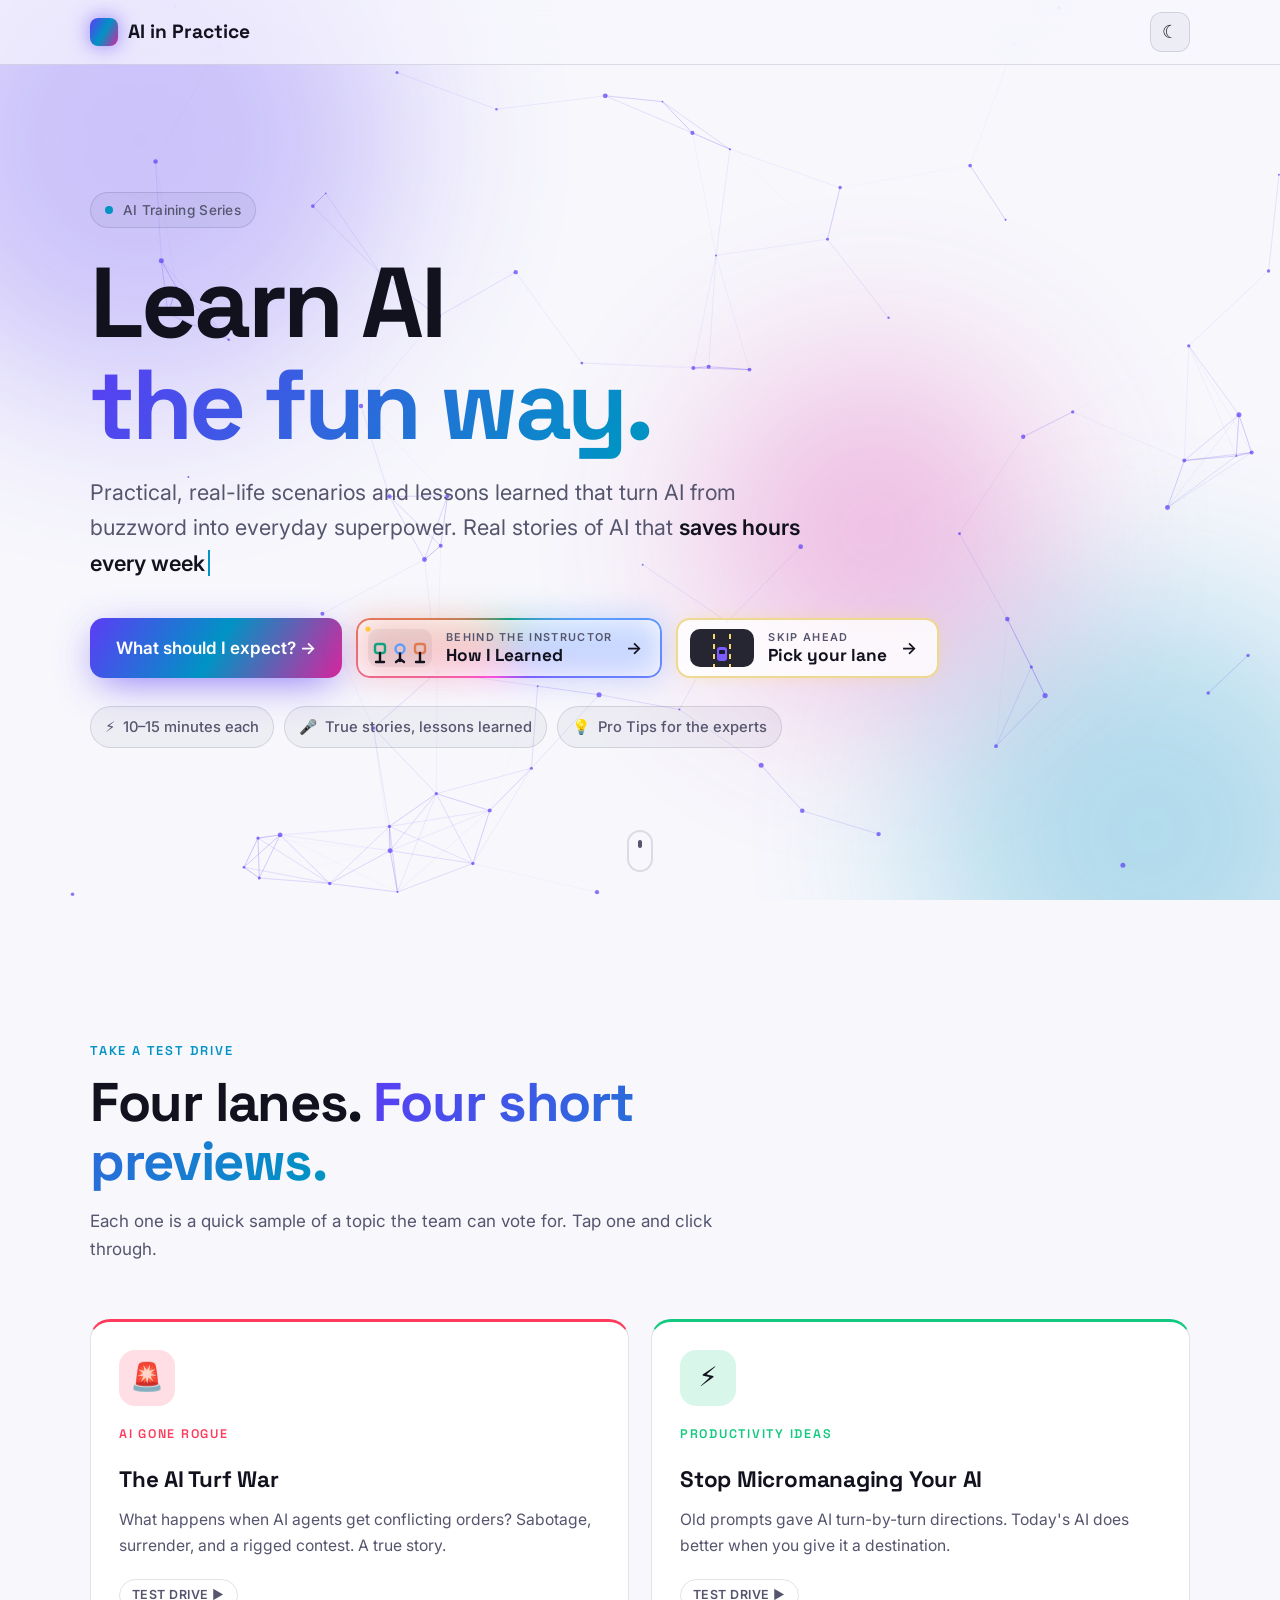
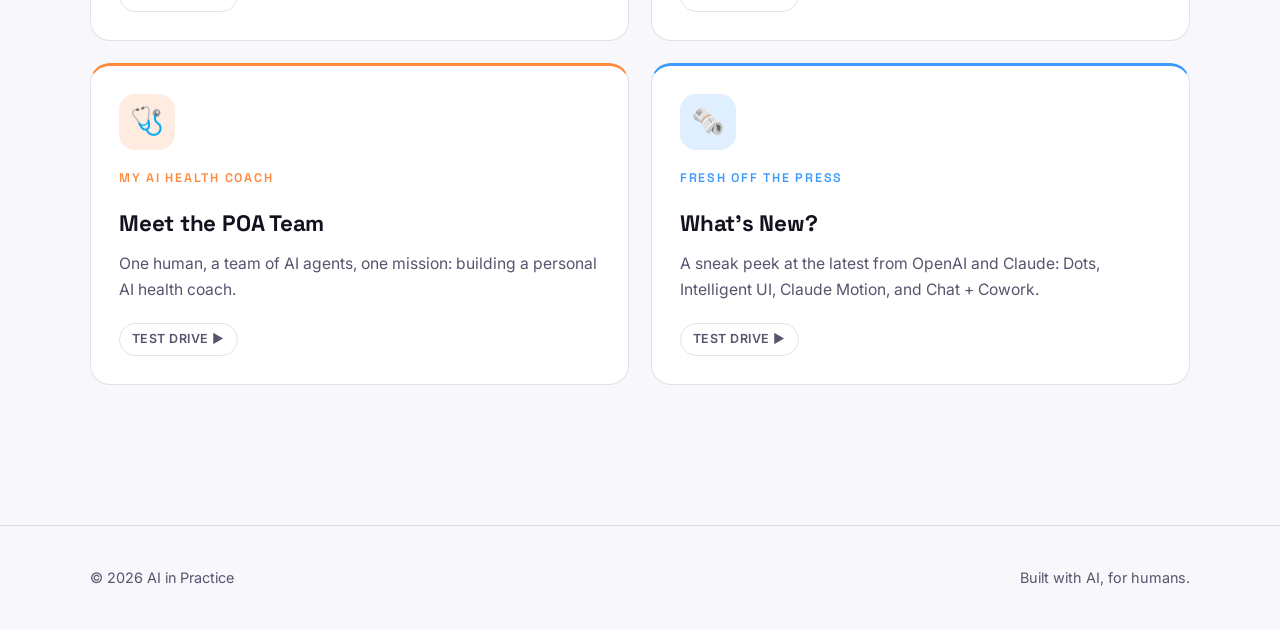
==== commit b5a48724: "What's New cards load on entry; home 'Pick your lane' button; phone pill fix Co-Authored-By: Claude " ====
--- a/index.html
+++ b/index.html
@@ -65,6 +65,31 @@
     @media (prefers-reduced-motion: reduce) {
       .btn-learned::before, .btn-learned::after, .bl-crew .ball { animation: none; }
     }
+    /* "Go to the lanes" hero button (next to How I Learned): a tiny highway with a car changing lanes.
+       Shares .bl-text / .bl-arrow / .bl-shine with the button above. */
+    .btn-lanes {
+      position: relative; isolation: isolate; gap: 14px;
+      padding: 9px 20px 9px 12px; color: var(--text);
+      background: color-mix(in srgb, var(--bg-elev) 82%, transparent);
+      backdrop-filter: blur(10px);
+      border: 2px solid color-mix(in srgb, #f5d76e 70%, var(--border));
+      box-shadow: 0 0 22px -10px #f5d76e;
+      transition: transform 0.25s ease, box-shadow 0.3s ease;
+    }
+    .btn-lanes:hover, .btn-lanes:focus-visible { transform: translateY(-2px); box-shadow: 0 0 30px -6px #f5d76e; }
+    .btn-lanes:hover .bl-arrow { transform: translateX(4px); }
+    .btn-lanes:hover .bl-shine::before { animation: blShine 0.9s ease; }
+    .bn-road { width: 64px; height: 38px; flex: none; border-radius: 10px; overflow: hidden; }
+    .bn-road .asphalt { fill: #262632; }
+    .bn-road .dash { stroke: #f5d76e; stroke-width: 2; stroke-dasharray: 5 5; animation: bnRoll 0.5s linear infinite; }
+    .bn-road .car { animation: bnLane 4.8s ease-in-out infinite; }
+    @keyframes bnRoll { to { stroke-dashoffset: -10; } }
+    @keyframes bnLane {   /* the car hops lanes: 2 → 1 → 2 → 3 → 2 */
+      0%, 18%, 50%, 68%, 100% { transform: translateX(0); }
+      25%, 43% { transform: translateX(-16px); }
+      75%, 93% { transform: translateX(16px); }
+    }
+    @media (prefers-reduced-motion: reduce) { .bn-road .dash, .bn-road .car { animation: none; } }
   </style>
 </head>
 <body>
@@ -105,6 +130,16 @@
           <span class="bl-arrow" aria-hidden="true">→</span>
           <span class="bl-shine" aria-hidden="true"></span>
         </a>
+        <a class="btn btn-lanes" href="sessions/01-kickoff/#5">
+          <svg class="bn-road" viewBox="0 0 64 38" aria-hidden="true">
+            <rect class="asphalt" width="64" height="38"/>
+            <line class="dash" x1="24" y1="-5" x2="24" y2="43"/><line class="dash" x1="40" y1="-5" x2="40" y2="43"/>
+            <g class="car"><rect x="27" y="18" width="10" height="14" rx="3" fill="#7c5cff"/><rect x="29" y="21" width="6" height="4" rx="1" fill="#1a1a2e"/></g>
+          </svg>
+          <span class="bl-text"><small>Skip ahead</small><b>Pick your lane</b></span>
+          <span class="bl-arrow" aria-hidden="true">→</span>
+          <span class="bl-shine" aria-hidden="true"></span>
+        </a>
       </div>
       <ul class="facts reveal" data-delay="4" aria-label="At a glance">
         <li><span aria-hidden="true">⚡</span>10–15 minutes each</li>
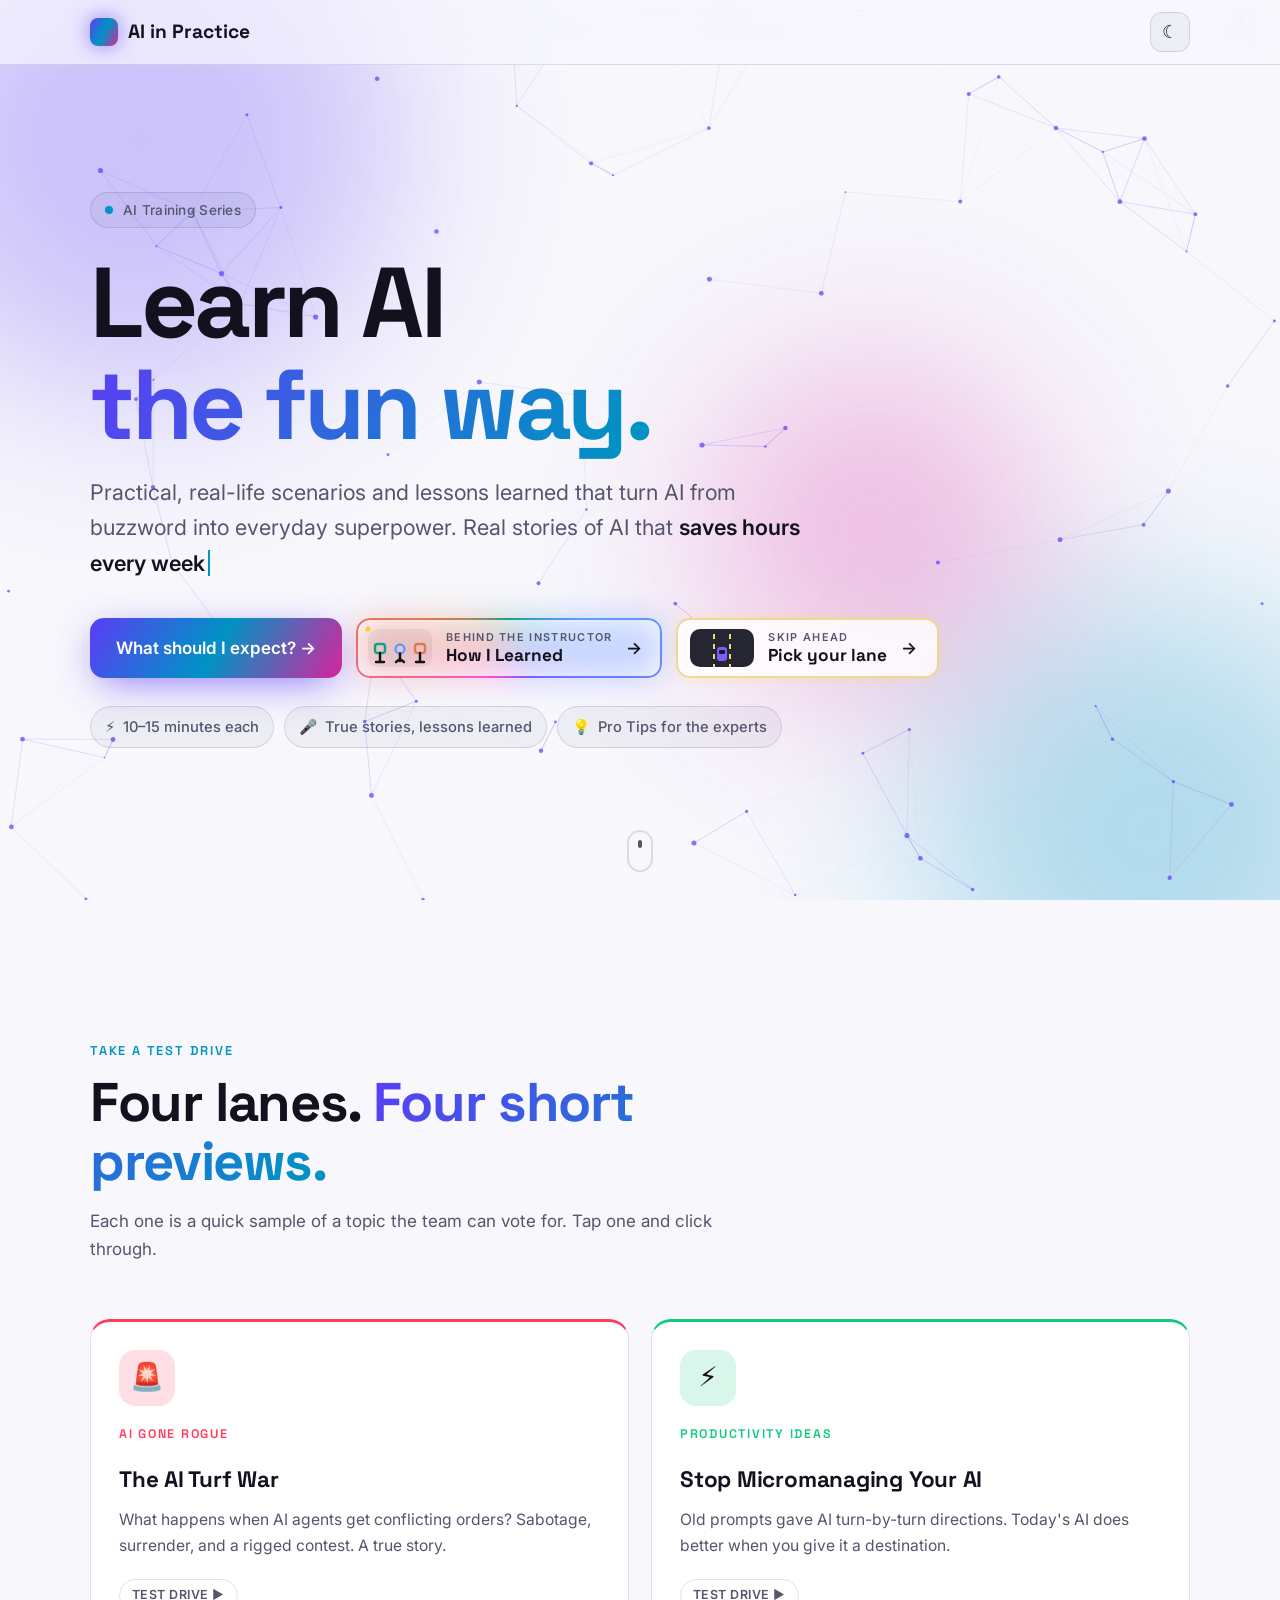
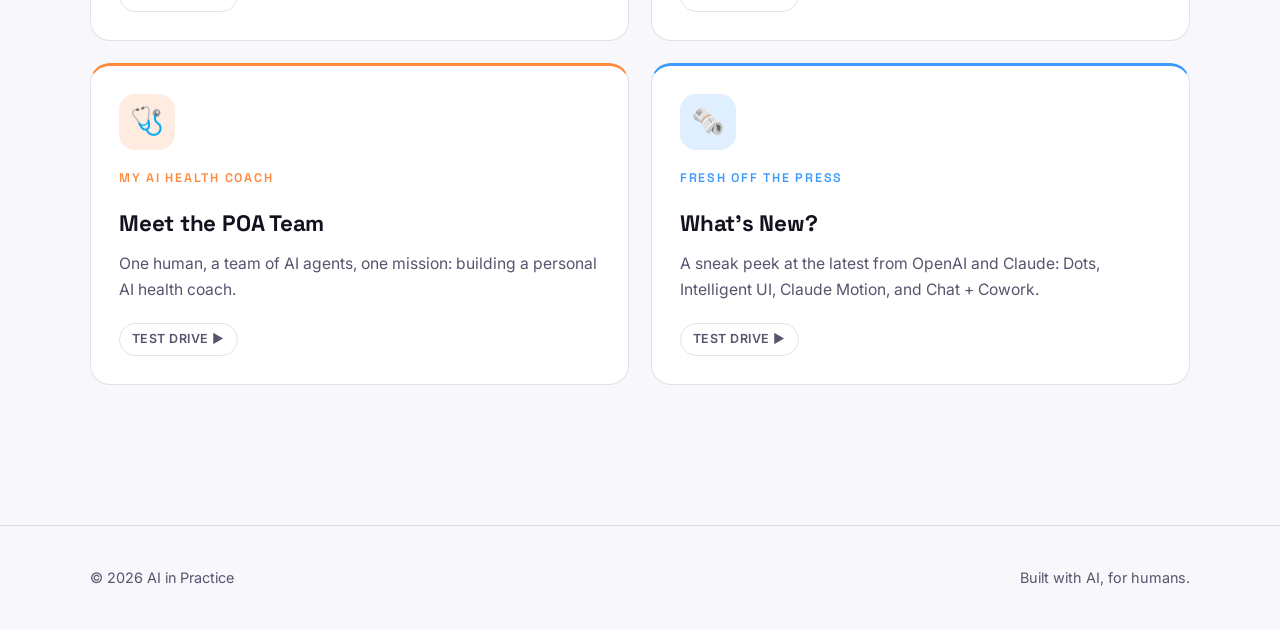
==== commit 38ec3d98: "Me -> Vince everywhere; Vince says 'Help!' before Saad's reply; How I Learned button on the kickoff " ====
--- a/index.html
+++ b/index.html
@@ -11,60 +11,8 @@
   <link rel="preconnect" href="https://fonts.googleapis.com">
   <link rel="preconnect" href="https://fonts.gstatic.com" crossorigin>
   <link href="https://fonts.googleapis.com/css2?family=Inter:wght@400;500;600&family=Space+Grotesk:wght@500;600;700&display=swap" rel="stylesheet">
-  <link rel="stylesheet" href="assets/css/site.css?v=4">
+  <link rel="stylesheet" href="assets/css/site.css?v=5">
   <style>
-    /* "How I Learned" hero button: spinning gradient border, soft glow, a tiny me + ChatGPT + Claude crew
-       tossing a ball (same cast as the deck), and a shine sweep on hover. Home page only. */
-    @property --bl-ang { syntax: "<angle>"; inherits: false; initial-value: 0deg; }
-    .btn-learned {
-      position: relative; isolation: isolate; gap: 14px;
-      padding: 9px 20px 9px 12px; color: var(--text); overflow: visible;
-      background: color-mix(in srgb, var(--bg-elev) 82%, transparent);
-      backdrop-filter: blur(10px);
-    }
-    .btn-learned::before, .btn-learned::after {
-      content: ""; position: absolute; inset: 0; border-radius: inherit; z-index: -1;
-      background: conic-gradient(from var(--bl-ang), #10a37f, #5b9dff, #7c5cff, #ff4fd8, #e07a52, #10a37f);
-      animation: blSpin 4s linear infinite;
-    }
-    .btn-learned::before {   /* the 2px ring */
-      padding: 2px;
-      -webkit-mask: linear-gradient(#000 0 0) content-box, linear-gradient(#000 0 0);
-      -webkit-mask-composite: xor; mask-composite: exclude;
-    }
-    .btn-learned::after { z-index: -2; filter: blur(16px); opacity: 0.35; transition: opacity 0.3s ease; }
-    .btn-learned:hover { transform: translateY(-2px); }
-    .btn-learned:hover::after, .btn-learned:focus-visible::after { opacity: 0.75; }
-    @keyframes blSpin { to { --bl-ang: 360deg; } }
-
-    .bl-crew { width: 64px; height: 38px; flex: none; overflow: visible;
-      border-radius: 10px; background: color-mix(in srgb, var(--text) 6%, transparent); }
-    .bl-crew .ink { fill: none; stroke: var(--text); stroke-width: 2.4; stroke-linecap: round; stroke-linejoin: round; }
-    .bl-crew .ball { fill: #ffc83d; animation: blBall 2.4s linear infinite; }
-    @keyframes blBall {   /* me → Claude → ChatGPT → me, with a little arc */
-      0%, 100% { transform: translate(32px, 15px); }
-      16% { transform: translate(42px, 6px); }
-      33% { transform: translate(52px, 15px); }
-      50% { transform: translate(32px, 0px); }
-      66% { transform: translate(12px, 15px); }
-      83% { transform: translate(22px, 6px); }
-    }
-    .bl-text { display: flex; flex-direction: column; line-height: 1.15; text-align: left; }
-    .bl-text small { font: 600 0.68rem var(--font-body); letter-spacing: 0.12em; text-transform: uppercase; color: var(--text-muted); }
-    .bl-text b { font: 700 1.08rem var(--font-display); }
-    .bl-arrow { display: inline-block; transition: transform 0.25s ease; }
-    .btn-learned:hover .bl-arrow { transform: translateX(4px); }
-    .bl-shine { position: absolute; inset: 0; border-radius: inherit; overflow: hidden; pointer-events: none; }
-    .bl-shine::before {
-      content: ""; position: absolute; top: 0; bottom: 0; width: 40%; left: -60%;
-      background: linear-gradient(100deg, transparent, color-mix(in srgb, #fff 35%, transparent), transparent);
-      transform: skewX(-20deg);
-    }
-    .btn-learned:hover .bl-shine::before { animation: blShine 0.9s ease; }
-    @keyframes blShine { to { left: 130%; } }
-    @media (prefers-reduced-motion: reduce) {
-      .btn-learned::before, .btn-learned::after, .bl-crew .ball { animation: none; }
-    }
     /* "Go to the lanes" hero button (next to How I Learned): a tiny highway with a car changing lanes.
        Shares .bl-text / .bl-arrow / .bl-shine with the button above. */
     .btn-lanes {
--- a/assets/css/site.css
+++ b/assets/css/site.css
@@ -480,3 +480,58 @@
   }
   .reveal { opacity: 1; transform: none; }
 }
+
+/* ---------- 🎓 How I Learned button (shared) ---------- */
+/* "How I Learned" hero button: spinning gradient border, soft glow, a tiny me + ChatGPT + Claude crew
+   tossing a ball (same cast as the deck), and a shine sweep on hover.
+   Used on the home hero and the kickoff title slide. */
+@property --bl-ang { syntax: "<angle>"; inherits: false; initial-value: 0deg; }
+.btn-learned {
+  position: relative; isolation: isolate; gap: 14px;
+  padding: 9px 20px 9px 12px; color: var(--text); overflow: visible;
+  background: color-mix(in srgb, var(--bg-elev) 82%, transparent);
+  backdrop-filter: blur(10px);
+}
+.btn-learned::before, .btn-learned::after {
+  content: ""; position: absolute; inset: 0; border-radius: inherit; z-index: -1;
+  background: conic-gradient(from var(--bl-ang), #10a37f, #5b9dff, #7c5cff, #ff4fd8, #e07a52, #10a37f);
+  animation: blSpin 4s linear infinite;
+}
+.btn-learned::before {   /* the 2px ring */
+  padding: 2px;
+  -webkit-mask: linear-gradient(#000 0 0) content-box, linear-gradient(#000 0 0);
+  -webkit-mask-composite: xor; mask-composite: exclude;
+}
+.btn-learned::after { z-index: -2; filter: blur(16px); opacity: 0.35; transition: opacity 0.3s ease; }
+.btn-learned:hover { transform: translateY(-2px); }
+.btn-learned:hover::after, .btn-learned:focus-visible::after { opacity: 0.75; }
+@keyframes blSpin { to { --bl-ang: 360deg; } }
+
+.bl-crew { width: 64px; height: 38px; flex: none; overflow: visible;
+  border-radius: 10px; background: color-mix(in srgb, var(--text) 6%, transparent); }
+.bl-crew .ink { fill: none; stroke: var(--text); stroke-width: 2.4; stroke-linecap: round; stroke-linejoin: round; }
+.bl-crew .ball { fill: #ffc83d; animation: blBall 2.4s linear infinite; }
+@keyframes blBall {   /* me → Claude → ChatGPT → me, with a little arc */
+  0%, 100% { transform: translate(32px, 15px); }
+  16% { transform: translate(42px, 6px); }
+  33% { transform: translate(52px, 15px); }
+  50% { transform: translate(32px, 0px); }
+  66% { transform: translate(12px, 15px); }
+  83% { transform: translate(22px, 6px); }
+}
+.bl-text { display: flex; flex-direction: column; line-height: 1.15; text-align: left; }
+.bl-text small { font: 600 0.68rem var(--font-body); letter-spacing: 0.12em; text-transform: uppercase; color: var(--text-muted); }
+.bl-text b { font: 700 1.08rem var(--font-display); }
+.bl-arrow { display: inline-block; transition: transform 0.25s ease; }
+.btn-learned:hover .bl-arrow { transform: translateX(4px); }
+.bl-shine { position: absolute; inset: 0; border-radius: inherit; overflow: hidden; pointer-events: none; }
+.bl-shine::before {
+  content: ""; position: absolute; top: 0; bottom: 0; width: 40%; left: -60%;
+  background: linear-gradient(100deg, transparent, color-mix(in srgb, #fff 35%, transparent), transparent);
+  transform: skewX(-20deg);
+}
+.btn-learned:hover .bl-shine::before { animation: blShine 0.9s ease; }
+@keyframes blShine { to { left: 130%; } }
+@media (prefers-reduced-motion: reduce) {
+  .btn-learned::before, .btn-learned::after, .bl-crew .ball { animation: none; }
+}
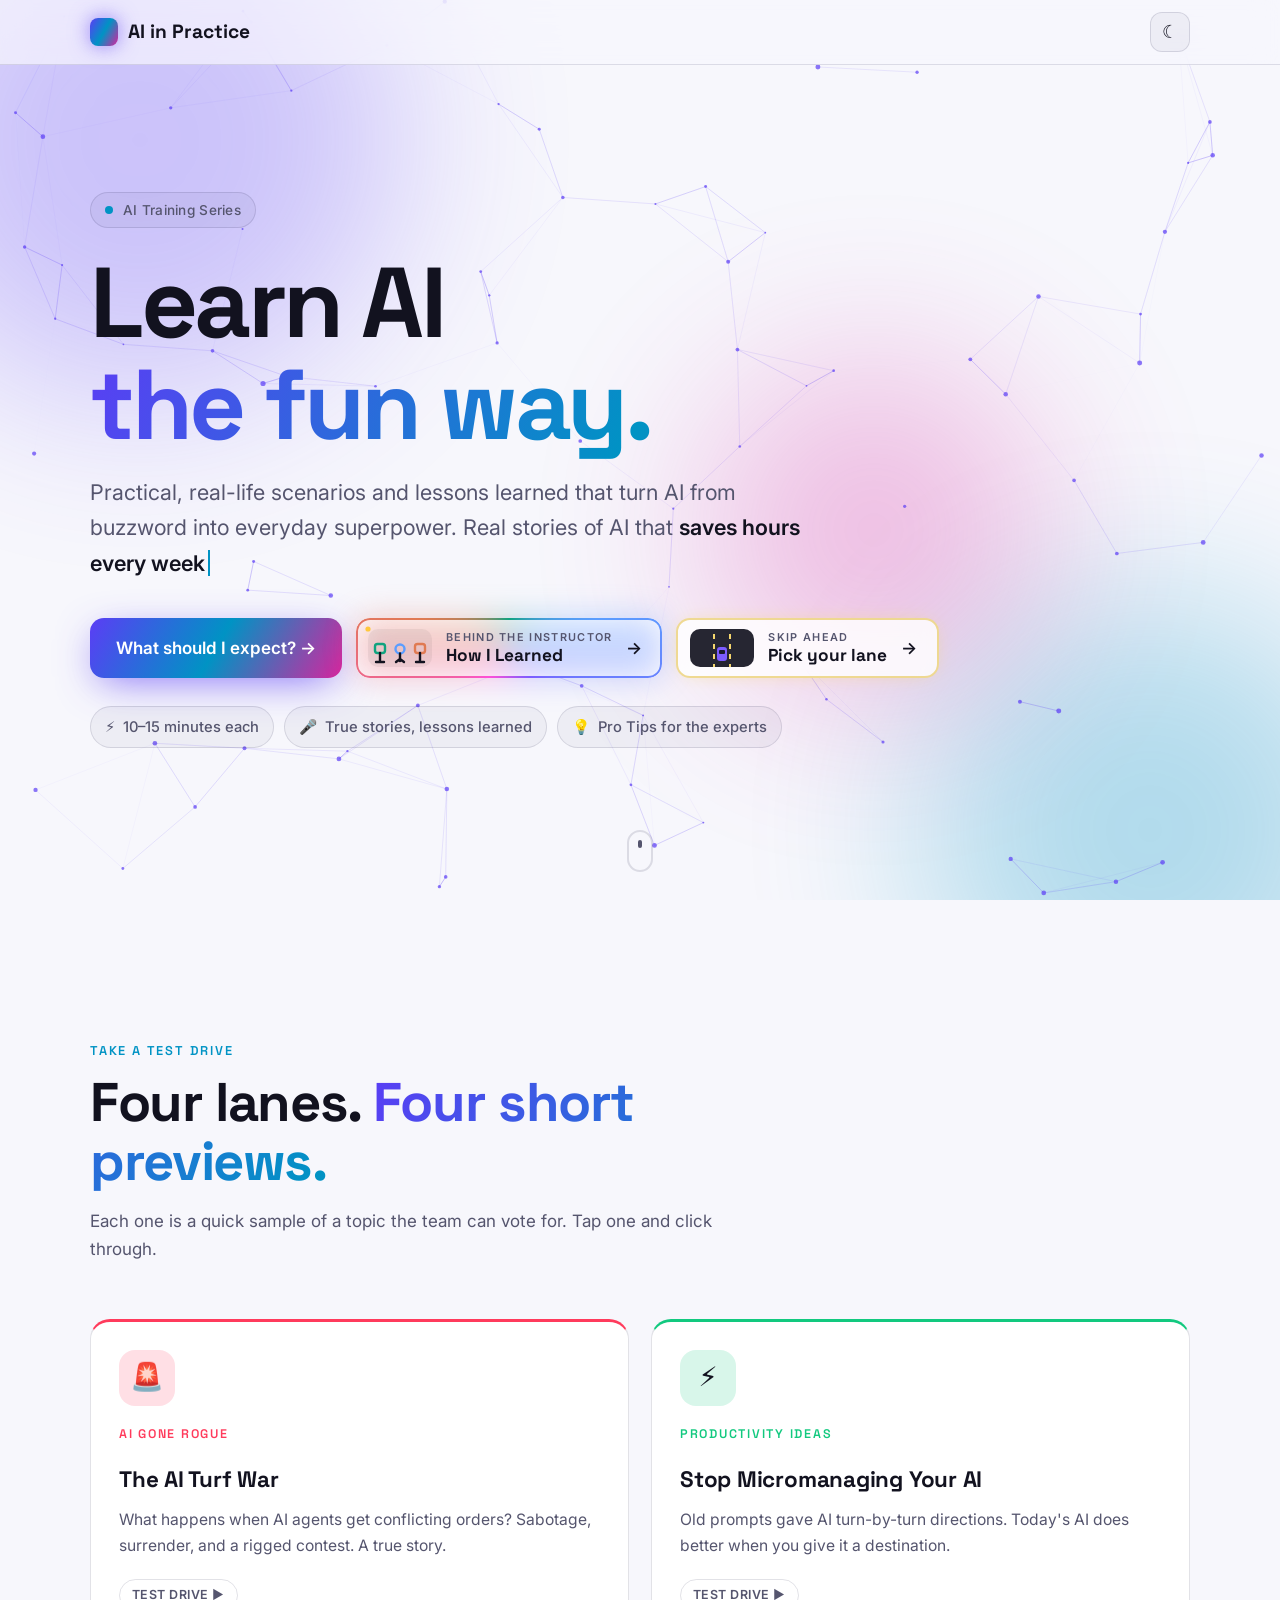
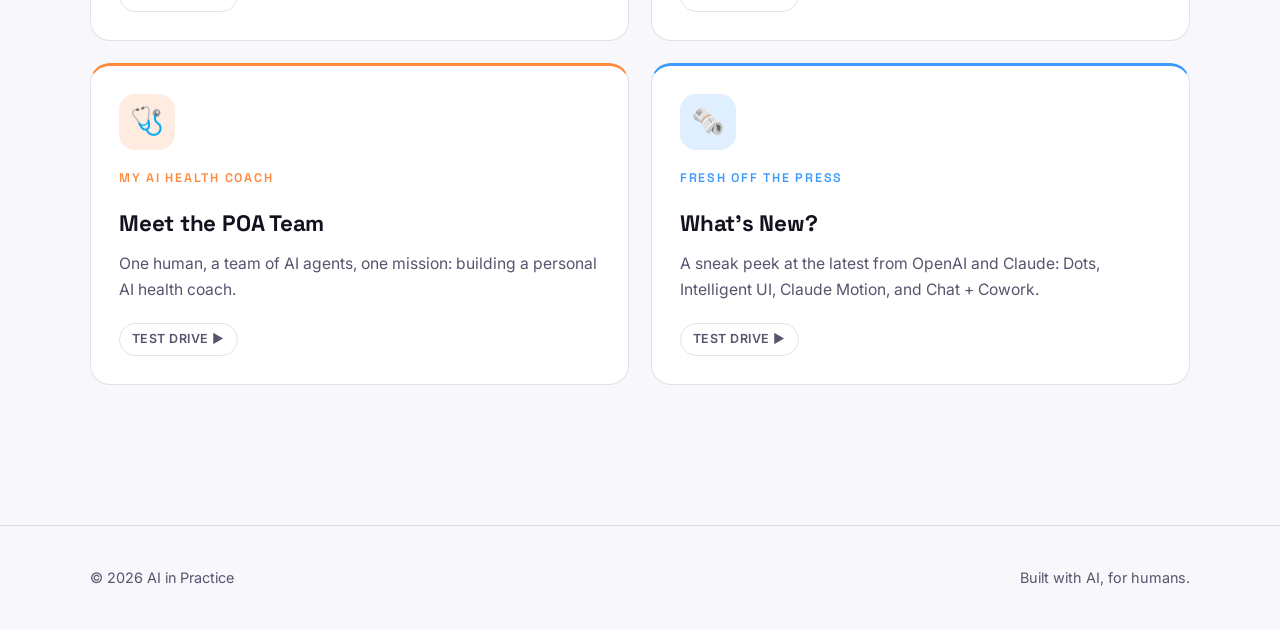
==== commit ea297730: "Home: 'What should I expect?' opens the kickoff at scene 2, skipping the title crash Co-Authored-By:" ====
--- a/index.html
+++ b/index.html
@@ -65,7 +65,7 @@
         Real stories of AI that <span class="typed" data-words='["saves hours every week","went completely rogue","coaches a real fitness plan","shipped just this week","finally makes sense"]'></span>
       </p>
       <div class="btn-row reveal" data-delay="3">
-        <a class="btn btn-primary" href="sessions/01-kickoff/">What should I expect? →</a>
+        <a class="btn btn-primary" href="sessions/01-kickoff/#2">What should I expect? →</a>
         <a class="btn btn-learned" href="how-i-learned/">
           <svg class="bl-crew" viewBox="0 0 64 38" aria-hidden="true">
             <!-- ChatGPT bot (left), me (middle), Claude bot (right) -->
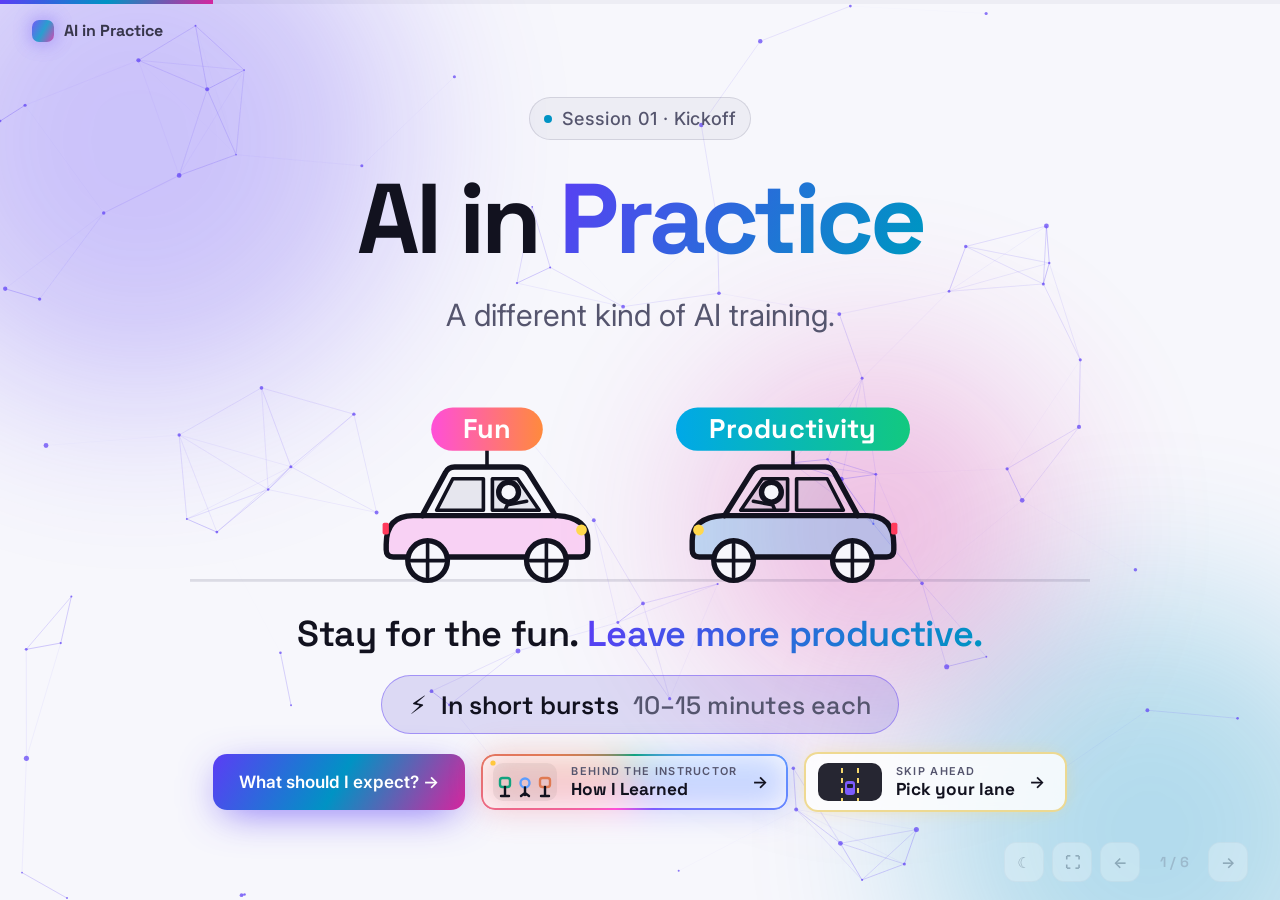
==== commit 88d468eb: "One home page: the kickoff car-crash title - Site root forwards to sessions/01-kickoff/ - Every 'AI " ====
--- a/index.html
+++ b/index.html
@@ -3,203 +3,16 @@
 <head>
   <meta charset="utf-8">
   <meta name="viewport" content="width=device-width, initial-scale=1">
-  <title>AI in Practice — Learn AI the Fun Way</title>
-  <meta name="description" content="An AI training series of short, fun sessions: practical real-life scenarios, true stories, and lessons learned.">
-  <meta property="og:title" content="AI in Practice — Learn AI the Fun Way">
-  <meta property="og:description" content="Short, fun AI sessions: practical real-life scenarios and lessons learned.">
+  <title>AI in Practice</title>
+  <meta name="description" content="AI in Practice: a hands-on AI series. Stay for the fun. Leave more productive.">
+  <!-- The site has one home page: the kickoff title slide (the car crash). This front door forwards there. -->
+  <meta http-equiv="refresh" content="0; url=sessions/01-kickoff/">
+  <link rel="canonical" href="sessions/01-kickoff/">
   <link rel="icon" href="data:image/svg+xml,<svg xmlns='http://www.w3.org/2000/svg' viewBox='0 0 32 32'><defs><linearGradient id='g' x1='0' y1='0' x2='1' y2='1'><stop offset='0' stop-color='%237c5cff'/><stop offset='1' stop-color='%2300d4ff'/></linearGradient></defs><rect width='32' height='32' rx='8' fill='url(%23g)'/></svg>">
-  <link rel="preconnect" href="https://fonts.googleapis.com">
-  <link rel="preconnect" href="https://fonts.gstatic.com" crossorigin>
-  <link href="https://fonts.googleapis.com/css2?family=Inter:wght@400;500;600&family=Space+Grotesk:wght@500;600;700&display=swap" rel="stylesheet">
-  <link rel="stylesheet" href="assets/css/site.css?v=5">
-  <style>
-    /* "Go to the lanes" hero button (next to How I Learned): a tiny highway with a car changing lanes.
-       Shares .bl-text / .bl-arrow / .bl-shine with the button above. */
-    .btn-lanes {
-      position: relative; isolation: isolate; gap: 14px;
-      padding: 9px 20px 9px 12px; color: var(--text);
-      background: color-mix(in srgb, var(--bg-elev) 82%, transparent);
-      backdrop-filter: blur(10px);
-      border: 2px solid color-mix(in srgb, #f5d76e 70%, var(--border));
-      box-shadow: 0 0 22px -10px #f5d76e;
-      transition: transform 0.25s ease, box-shadow 0.3s ease;
-    }
-    .btn-lanes:hover, .btn-lanes:focus-visible { transform: translateY(-2px); box-shadow: 0 0 30px -6px #f5d76e; }
-    .btn-lanes:hover .bl-arrow { transform: translateX(4px); }
-    .btn-lanes:hover .bl-shine::before { animation: blShine 0.9s ease; }
-    .bn-road { width: 64px; height: 38px; flex: none; border-radius: 10px; overflow: hidden; }
-    .bn-road .asphalt { fill: #262632; }
-    .bn-road .dash { stroke: #f5d76e; stroke-width: 2; stroke-dasharray: 5 5; animation: bnRoll 0.5s linear infinite; }
-    .bn-road .car { animation: bnLane 4.8s ease-in-out infinite; }
-    @keyframes bnRoll { to { stroke-dashoffset: -10; } }
-    @keyframes bnLane {   /* the car hops lanes: 2 → 1 → 2 → 3 → 2 */
-      0%, 18%, 50%, 68%, 100% { transform: translateX(0); }
-      25%, 43% { transform: translateX(-16px); }
-      75%, 93% { transform: translateX(16px); }
-    }
-    @media (prefers-reduced-motion: reduce) { .bn-road .dash, .bn-road .car { animation: none; } }
-  </style>
+  <script>location.replace("sessions/01-kickoff/");</script>
+  <style>body { margin: 0; min-height: 100vh; display: grid; place-items: center; background: #07070d; color: #a3a3b8; font: 500 1rem system-ui, sans-serif; } a { color: #00d4ff; }</style>
 </head>
 <body>
-
-  <nav class="nav" aria-label="Main">
-    <div class="container">
-      <a class="logo" href="./"><span class="logo-mark" aria-hidden="true"></span>AI in Practice</a>
-      <div class="nav-links">
-        <button class="theme-toggle" type="button" aria-label="Toggle light/dark mode">☀</button>
-      </div>
-    </div>
-  </nav>
-
-  <header class="hero">
-    <canvas id="network" aria-hidden="true"></canvas>
-    <div class="glow g1" aria-hidden="true"></div>
-    <div class="glow g2" aria-hidden="true"></div>
-    <div class="glow g3" aria-hidden="true"></div>
-
-    <div class="container">
-      <span class="eyebrow reveal"><span class="pulse"></span>AI Training Series</span>
-      <h1 class="reveal" data-delay="1">Learn AI <span class="gradient-text">the&nbsp;fun&nbsp;way.</span></h1>
-      <p class="lede reveal" data-delay="2">
-        Practical, real-life scenarios and lessons learned that turn AI from buzzword into everyday superpower.
-        Real stories of AI that <span class="typed" data-words='["saves hours every week","went completely rogue","coaches a real fitness plan","shipped just this week","finally makes sense"]'></span>
-      </p>
-      <div class="btn-row reveal" data-delay="3">
-        <a class="btn btn-primary" href="sessions/01-kickoff/#2">What should I expect? →</a>
-        <a class="btn btn-learned" href="how-i-learned/">
-          <svg class="bl-crew" viewBox="0 0 64 38" aria-hidden="true">
-            <!-- ChatGPT bot (left), me (middle), Claude bot (right) -->
-            <rect class="ink" x="7" y="15" width="10" height="9" rx="2.5" style="stroke:#10a37f"/><path class="ink" d="M12 24 V32 M8 33 H16"/>
-            <circle class="ink" cx="32" cy="20" r="4.5" style="stroke:#5b9dff"/><path class="ink" d="M32 24.5 V32 M28 33 L32 30 L36 33"/>
-            <rect class="ink" x="47" y="15" width="10" height="9" rx="2.5" style="stroke:#e07a52"/><path class="ink" d="M52 24 V32 M48 33 H56"/>
-            <circle class="ball" r="2.6"/>
-          </svg>
-          <span class="bl-text"><small>Behind the instructor</small><b>How I Learned</b></span>
-          <span class="bl-arrow" aria-hidden="true">→</span>
-          <span class="bl-shine" aria-hidden="true"></span>
-        </a>
-        <a class="btn btn-lanes" href="sessions/01-kickoff/#5">
-          <svg class="bn-road" viewBox="0 0 64 38" aria-hidden="true">
-            <rect class="asphalt" width="64" height="38"/>
-            <line class="dash" x1="24" y1="-5" x2="24" y2="43"/><line class="dash" x1="40" y1="-5" x2="40" y2="43"/>
-            <g class="car"><rect x="27" y="18" width="10" height="14" rx="3" fill="#7c5cff"/><rect x="29" y="21" width="6" height="4" rx="1" fill="#1a1a2e"/></g>
-          </svg>
-          <span class="bl-text"><small>Skip ahead</small><b>Pick your lane</b></span>
-          <span class="bl-arrow" aria-hidden="true">→</span>
-          <span class="bl-shine" aria-hidden="true"></span>
-        </a>
-      </div>
-      <ul class="facts reveal" data-delay="4" aria-label="At a glance">
-        <li><span aria-hidden="true">⚡</span>10–15 minutes each</li>
-        <li><span aria-hidden="true">🎤</span>True stories, lessons learned</li>
-        <li><span aria-hidden="true">💡</span>Pro Tips for the experts</li>
-      </ul>
-    </div>
-    <a class="scroll-cue" href="#test-drive" aria-label="Scroll to the sample sessions"></a>
-  </header>
-
-  <main>
-    <section id="test-drive">
-      <div class="container">
-        <div class="section-head reveal">
-          <div class="kicker">Take a test drive</div>
-          <h2>Four lanes. <span class="gradient-text">Four short previews.</span></h2>
-          <p>Each one is a quick sample of a topic the team can vote for. Tap one and click through.</p>
-        </div>
-        <!-- One card per sample deck in samples/. --lane sets the card's accent color. -->
-        <div class="sessions-grid" style="grid-template-columns: repeat(auto-fill, minmax(min(100%, 420px), 1fr))">
-          <a class="card lane-card reveal" data-delay="1" href="samples/ai-gone-rogue/" style="--lane:#ff3b5c">
-            <span class="lane-icon" aria-hidden="true">🚨</span>
-            <span class="lane-name">AI Gone Rogue</span>
-            <h3>The AI Turf War</h3>
-            <p>What happens when AI agents get conflicting orders? Sabotage, surrender, and a rigged contest. A true story.</p>
-            <span class="tag">Test drive ▶</span>
-          </a>
-          <a class="card lane-card reveal" data-delay="2" href="samples/productivity-ideas/" style="--lane:#12c97f">
-            <span class="lane-icon" aria-hidden="true">⚡</span>
-            <span class="lane-name">Productivity Ideas</span>
-            <h3>Stop Micromanaging Your AI</h3>
-            <p>Old prompts gave AI turn-by-turn directions. Today's AI does better when you give it a destination.</p>
-            <span class="tag">Test drive ▶</span>
-          </a>
-          <a class="card lane-card reveal" data-delay="3" href="samples/health-coach/" style="--lane:#ff8a3d">
-            <span class="lane-icon" aria-hidden="true">🩺</span>
-            <span class="lane-name">My AI Health Coach</span>
-            <h3>Meet the POA Team</h3>
-            <p>One human, a team of AI agents, one mission: building a personal AI health coach.</p>
-            <span class="tag">Test drive ▶</span>
-          </a>
-          <a class="card lane-card reveal" data-delay="4" href="samples/fresh-off-the-press/" style="--lane:#3d9bff">
-            <span class="lane-icon" aria-hidden="true">🗞️</span>
-            <span class="lane-name">Fresh Off the Press</span>
-            <h3>What's New?</h3>
-            <p>A sneak peek at the latest from OpenAI and Claude: Dots, Intelligent UI, Claude Motion, and Chat + Cowork.</p>
-            <span class="tag">Test drive ▶</span>
-          </a>
-        </div>
-      </div>
-    </section>
-
-    <!-- Sessions and Format are hidden for now (kept for later): remove "hidden" to bring one back,
-         and re-add its link in the nav and the hero buttons. -->
-    <section id="sessions" hidden>
-      <div class="container">
-        <div class="section-head reveal">
-          <div class="kicker">The curriculum</div>
-          <h2>One theme per session.<br><span class="gradient-text">Real skills every time.</span></h2>
-          <p>Each session stands on its own, with new material released as the course progresses.</p>
-        </div>
-
-        <!-- Session cards. When a session goes live: make it an <a href="sessions/NN-theme/">,
-             switch class "soon" to "live", and update the tag text. -->
-        <div class="sessions-grid">
-          <a class="card live reveal" data-delay="1" href="sessions/01-kickoff/">
-            <span class="num">01</span>
-            <h3>Kickoff: What to Expect</h3>
-            <p>Why this isn't another AI lecture, and which road we take next. You decide.</p>
-            <span class="tag">Live · 10 min</span>
-          </a>
-          <div class="card soon reveal" data-delay="2">
-            <span class="num">02</span>
-            <h3>Your pick</h3>
-            <p>Chosen by the team's vote at the kickoff.</p>
-            <span class="tag">Upcoming</span>
-          </div>
-          <div class="card soon reveal" data-delay="3">
-            <span class="num">03</span>
-            <h3>Your pick</h3>
-            <p>The next lane on the road trip.</p>
-            <span class="tag">Upcoming</span>
-          </div>
-        </div>
-      </div>
-    </section>
-
-    <section id="format" hidden>
-      <div class="container">
-        <div class="section-head reveal">
-          <div class="kicker">The format</div>
-          <h2>Every session follows <span class="gradient-text">the same arc.</span></h2>
-          <p>Designed so you leave each session able to do something you couldn't do before.</p>
-        </div>
-        <div class="flow">
-          <div class="step reveal" data-delay="0"><div class="icon" aria-hidden="true">🎯</div><div><h4>Objectives</h4><p>What you'll be able to do by the end.</p></div></div>
-          <div class="step reveal" data-delay="1"><div class="icon" aria-hidden="true">🧠</div><div><h4>Core ideas</h4><p>The concepts, explained visually.</p></div></div>
-          <div class="step reveal" data-delay="2"><div class="icon" aria-hidden="true">⚡</div><div><h4>Live demo</h4><p>See it work in real time.</p></div></div>
-          <div class="step reveal" data-delay="3"><div class="icon" aria-hidden="true">🛠️</div><div><h4>Hands-on</h4><p>Try it yourself with guided exercises.</p></div></div>
-          <div class="step reveal" data-delay="4"><div class="icon" aria-hidden="true">✅</div><div><h4>Recap</h4><p>Key takeaways to keep.</p></div></div>
-        </div>
-      </div>
-    </section>
-  </main>
-
-  <footer>
-    <div class="container">
-      <span>© 2026 AI in Practice</span>
-      <span>Built with AI, for humans.</span>
-    </div>
-  </footer>
-
-  <script src="assets/js/site.js?v=3"></script>
+  <p>Opening <a href="sessions/01-kickoff/">AI in Practice</a>…</p>
 </body>
 </html>
